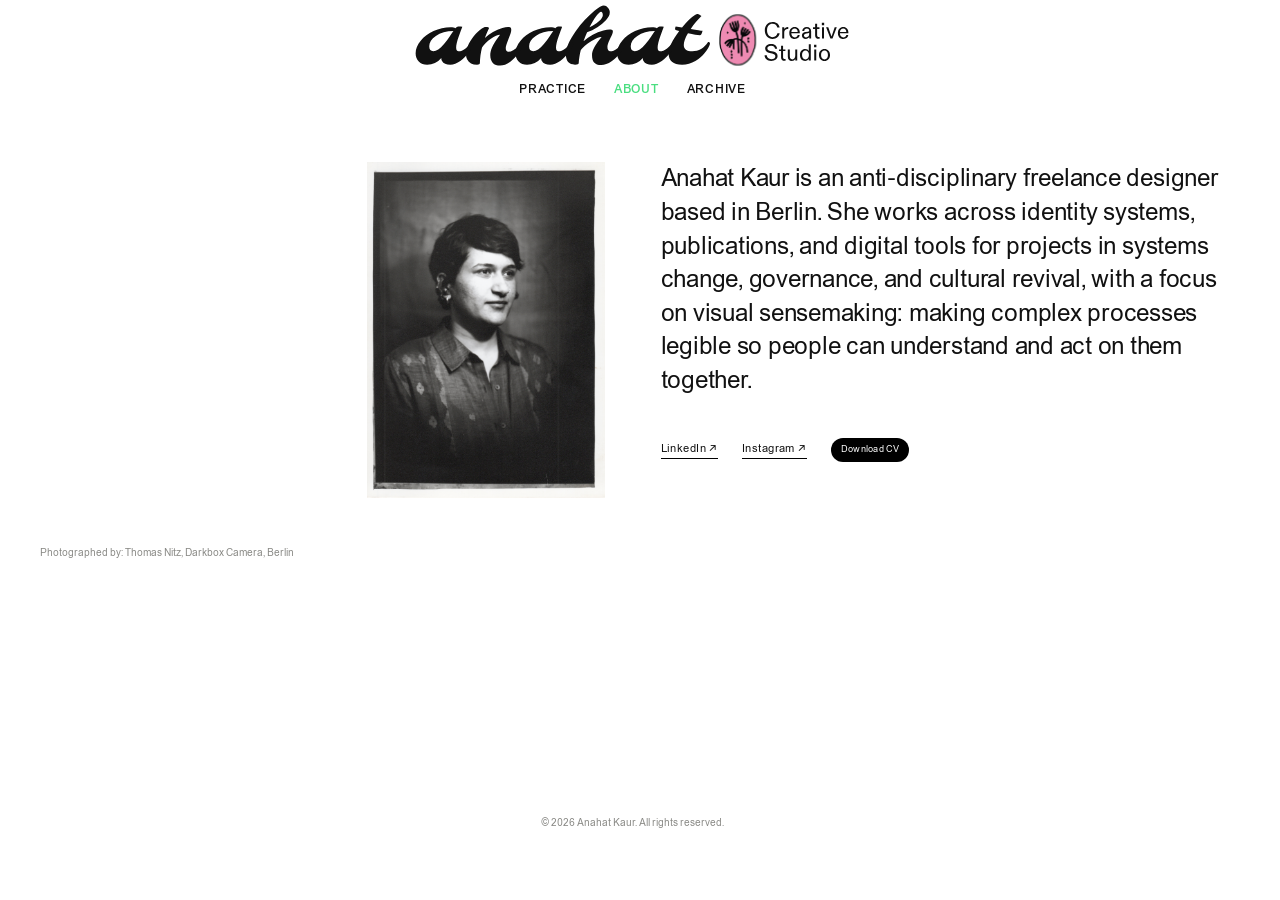
==== about.html @ 285eae3d "About page: align photo bottom with text, caption below the row Co-Authored-By: Claude Sonnet 5 <nor" ====
<!DOCTYPE html>
<html lang="en">
<head>
<meta charset="UTF-8">
<meta name="viewport" content="width=device-width, initial-scale=1">
<title>Anahat Kaur — About</title>
<link rel="stylesheet" href="style.css">
</head>
<body>

<header id="site-header">
  <a href="index.html"><svg class="logo-mark" width="3039" height="432" viewBox="0 0 3039 432" fill="none" xmlns="http://www.w3.org/2000/svg" xmlns:xlink="http://www.w3.org/1999/xlink" role="img" aria-label="Anahat Studio">
<g clip-path="url(#clip0_498_1873)">
<path d="M2849.1 394.417C2826.67 394.417 2810.86 377.798 2810.86 352.952C2810.86 328.751 2826.67 311.648 2849.1 311.648C2871.36 311.648 2887.34 328.751 2887.34 352.952C2887.34 377.798 2871.36 394.417 2849.1 394.417ZM2825.22 352.952C2825.22 371.183 2834.25 383.607 2849.1 383.607C2863.94 383.607 2872.98 371.183 2872.98 352.952C2872.98 334.72 2863.62 322.62 2849.1 322.62C2834.58 322.62 2825.22 334.72 2825.22 352.952Z" fill="currentColor"/>
<path d="M2778.05 391.996V314.23H2791.92V391.996H2778.05ZM2776.76 299.548V282.93H2792.89V299.548H2776.76Z" fill="currentColor"/>
<path d="M2714.96 394.417C2694.63 394.417 2679.14 379.573 2679.14 353.113C2679.14 329.557 2693.18 311.649 2715.28 311.649C2728.19 311.649 2736.74 318.748 2740.29 324.717V318.425V279.058H2754.16V391.997H2740.29V387.479V381.187C2736.09 388.447 2726.57 394.417 2714.96 394.417ZM2693.5 353.113C2693.5 371.345 2703.18 383.607 2717.38 383.607C2731.25 383.607 2741.26 371.668 2741.26 352.952C2741.26 334.398 2731.41 322.62 2717.38 322.62C2703.34 322.62 2693.5 334.882 2693.5 353.113Z" fill="currentColor"/>
<path d="M2623.17 394.416C2604.94 394.416 2595.1 383.445 2595.1 363.761V314.229H2608.97V360.857C2608.97 375.701 2613.97 383.606 2626.72 383.606C2639.47 383.606 2646.57 373.926 2646.57 357.146V314.229H2660.28V391.996H2646.73V387.317V381.186C2643.02 389.576 2633.5 394.416 2623.17 394.416Z" fill="currentColor"/>
<path d="M2570.4 393.287C2558.78 393.287 2548.3 387.64 2548.3 370.376V325.685H2533.78V314.229H2548.3V288.576H2562.17V314.229H2578.31V325.685H2562.17V368.924C2562.17 377.959 2566.69 380.863 2573.63 380.863C2575.56 380.863 2577.18 380.702 2579.44 380.379V392.319C2576.53 392.964 2573.63 393.287 2570.4 393.287Z" fill="currentColor"/>
<path d="M2479.93 394.416C2452.51 394.416 2434.6 379.573 2434.27 355.694H2449.28C2450.25 371.99 2462.19 382.154 2480.09 382.154C2498.65 382.154 2508.81 373.926 2508.81 361.664C2508.81 350.854 2499.78 346.014 2486.39 342.948L2469.61 339.076C2452.34 335.043 2438.15 325.201 2438.15 307.937C2438.15 289.706 2455.57 276.476 2479.45 276.476C2503.81 276.476 2520.11 289.706 2521.4 310.68H2506.39C2505.42 297.289 2494.94 288.899 2479.13 288.899C2464.44 288.899 2453.63 296.321 2453.63 306.646C2453.63 316.327 2460.09 322.135 2473.32 325.201L2493.32 329.718C2511.23 333.913 2524.3 343.594 2524.3 360.696C2524.3 379.25 2507.68 394.416 2479.93 394.416Z" fill="currentColor"/>
<path d="M2979.55 241.941C2956.31 241.941 2941.79 227.259 2941.79 200.315C2941.79 176.436 2957.44 159.173 2978.74 159.173C3001.97 159.173 3014.72 175.468 3014.72 200.476V203.219H2955.67C2955.99 220.967 2966.32 231.131 2979.71 231.131C2989.23 231.131 2998.26 227.42 3000.2 215.481H3013.91C3012.3 229.195 3001.65 241.941 2979.55 241.941ZM2956.15 193.377H2999.88C2999.88 179.502 2992.29 170.144 2978.74 170.144C2965.67 170.144 2957.12 180.309 2956.15 193.377Z" fill="currentColor"/>
<path d="M2889.92 239.52L2860.07 161.754H2875.23L2895.08 218.062C2896.21 221.289 2896.85 223.548 2897.66 225.645C2898.47 223.548 2899.11 221.289 2900.24 218.062L2919.6 161.754H2934.12L2904.6 239.52H2889.92Z" fill="currentColor"/>
<path d="M2831.93 239.521V161.754H2845.81V239.521H2831.93ZM2830.64 147.072V130.454H2846.78V147.072H2830.64Z" fill="currentColor"/>
<path d="M2806.27 240.811C2794.65 240.811 2784.16 235.164 2784.16 217.901V173.209H2769.64V161.754H2784.16V136.101H2798.04V161.754H2814.17V173.209H2798.04V216.449C2798.04 225.484 2802.56 228.388 2809.49 228.388C2811.43 228.388 2813.04 228.227 2815.3 227.904V239.843C2812.4 240.488 2809.49 240.811 2806.27 240.811Z" fill="currentColor"/>
<path d="M2719.48 241.941C2704.64 241.941 2692.7 232.906 2692.7 218.224C2692.7 203.219 2704.64 196.12 2718.51 194.023L2735.13 191.441C2741.1 190.473 2743.04 188.376 2743.04 183.697C2743.04 175.146 2736.42 170.144 2727.39 170.144C2715.45 170.144 2709.32 176.436 2708.99 186.117H2695.12C2695.6 171.919 2706.74 159.173 2726.26 159.173C2745.62 159.173 2756.59 170.628 2756.59 188.537V239.521H2743.36V235.649V229.034C2739.49 237.101 2731.1 241.941 2719.48 241.941ZM2707.06 218.224C2707.06 226.291 2713.51 231.131 2721.42 231.131C2733.84 231.131 2743.04 222.741 2743.04 210.157V198.701C2742.07 200.154 2739.17 201.283 2734.49 202.09L2723.19 204.187C2714 205.962 2707.06 209.995 2707.06 218.224Z" fill="currentColor"/>
<path d="M2643.16 241.941C2619.92 241.941 2605.4 227.259 2605.4 200.315C2605.4 176.436 2621.05 159.173 2642.35 159.173C2665.58 159.173 2678.33 175.468 2678.33 200.476V203.219H2619.28C2619.6 220.967 2629.93 231.131 2643.32 231.131C2652.84 231.131 2661.87 227.42 2663.81 215.481H2677.52C2675.91 229.195 2665.26 241.941 2643.16 241.941ZM2619.76 193.377H2663.49C2663.49 179.502 2655.9 170.144 2642.35 170.144C2629.28 170.144 2620.73 180.309 2619.76 193.377Z" fill="currentColor"/>
<path d="M2556.36 239.521V161.754H2570.23V165.142V174.662C2574.11 165.788 2582.66 159.173 2594.6 159.173C2595.57 159.173 2596.86 159.173 2598.15 159.334V173.048C2597.02 172.887 2595.73 172.726 2593.79 172.726C2578.79 172.726 2570.23 181.115 2570.23 198.379V239.521H2556.36Z" fill="currentColor"/>
<path d="M2489.77 241.941C2457.51 241.941 2435.72 219.353 2435.72 182.406C2435.72 147.233 2458.96 124 2490.1 124C2517.36 124 2536.08 140.941 2538.18 163.045H2522.04C2519.14 146.426 2507.84 136.423 2489.45 136.423C2466.54 136.423 2451.21 153.848 2451.21 182.406C2451.21 210.963 2467.02 229.517 2489.45 229.517C2508.01 229.517 2519.94 219.03 2523.01 203.057H2538.34C2535.27 227.097 2516.56 241.941 2489.77 241.941Z" fill="currentColor"/>
<path d="M2368.12 248.487C2368.12 240.598 2368.57 232.847 2367.83 225.246C2366.79 214.553 2365.87 204.16 2363.49 194.192C2360.96 183.637 2356.9 173.532 2353.02 164.015C2348.38 152.608 2342 142.027 2335.67 132.473C2331.1 125.573 2326.95 118.373 2321.63 112.613C2313.67 103.998 2304.93 96.7482 2295.58 91.0884C2280.88 82.198 2264.67 78.0908 2247.64 78.0908C2240.17 78.0908 2232.85 79.0425 2225.75 80.8581C2216.15 83.3124 2206.96 87.3569 2198.29 92.7788C2191.82 96.8359 2185.65 101.657 2179.84 107.166C2174.04 112.676 2169.41 118.874 2164.38 125.673C2159.14 132.748 2153.53 140.487 2149.26 148.789C2145.15 156.765 2140.7 165.267 2137.62 174.195C2133.91 184.939 2131.8 196.296 2129.76 208.154C2127.52 221.089 2127.17 234.6 2127.17 248.499C2127.17 260.67 2126.44 272.541 2128.16 283.998C2130.18 297.346 2134.13 310.119 2138.22 322.114C2142.95 335.964 2148.14 348.773 2155.24 360.231C2162.23 371.538 2171.1 381.543 2179.97 389.945C2189.64 399.098 2200.29 405.509 2211.66 410.468C2223.03 415.426 2235.12 418.92 2247.65 418.92C2259.05 418.92 2270.08 417.543 2280.54 413.41C2292.03 408.878 2303.65 401.202 2313.48 392.412C2323.64 383.346 2332.76 372.201 2340.57 359.429C2347 348.911 2350.88 337.266 2355.34 324.757C2360.01 311.659 2365.18 297.609 2367.32 282.859C2368.93 271.765 2368.13 260.282 2368.13 248.524L2368.12 248.487Z" id="logo-accent" fill="#EE8AB2"/>
<rect x="2118.67" y="72" width="258" height="354" fill="url(#pattern1_498_1873)"/>
<path d="M1863.12 420.277C1800.81 420.277 1769.66 393.812 1769.66 340.883C1769.66 303.969 1794.17 252.797 1843.2 187.367C1838.31 185.805 1833.82 184.438 1829.72 183.266C1825.62 182.094 1822.3 181.117 1819.76 180.336C1817.22 179.359 1815.66 177.895 1815.07 175.941C1814.48 173.988 1814.29 171.742 1814.48 169.203C1815.27 163.344 1816.63 158.656 1818.59 155.141L1862.82 162.465C1897.39 120.473 1927.18 91.6641 1952.18 76.0391C1959.8 71.3516 1965.17 69.0078 1968.29 69.0078C1971.42 69.0078 1974.15 69.4961 1976.5 70.4727C1979.04 71.2539 1981.57 72.3281 1984.11 73.6953C1989.58 76.625 1993.88 80.043 1997 83.9492C1970.64 109.73 1945.93 139.32 1922.88 172.719C1967.61 180.531 1994.95 184.73 2004.91 185.316C1999.64 206.215 1993.59 216.664 1986.75 216.664C1969.95 216.664 1942.32 212.074 1903.84 202.895C1884.5 235.121 1874.84 261.879 1874.84 283.168C1874.84 312.465 1894.56 327.113 1934.02 327.113C1978.16 327.113 2014.48 305.727 2043 262.953C2051.79 262.367 2056.18 265.98 2056.18 273.793C2056.18 280.629 2052.08 290.883 2043.88 304.555C2035.68 318.031 2027.47 329.75 2019.27 339.711C2011.07 349.672 2001.59 359.535 1990.85 369.301C1980.11 378.871 1968.2 387.465 1955.11 395.082C1926.59 411.879 1895.93 420.277 1863.12 420.277Z" fill="currentColor"/>
<path d="M1591.24 373.109C1564.48 404.359 1531.87 419.984 1493.39 419.984C1468.98 419.984 1449.45 412.66 1434.8 398.012C1420.34 383.559 1413.12 364.516 1413.12 340.883C1413.12 311 1424.84 281.996 1448.27 253.871C1470.93 226.527 1500.62 204.262 1537.34 187.074C1575.42 169.301 1614.78 160.414 1655.4 160.414C1670.83 160.414 1681.87 162.855 1688.51 167.738C1693.78 161.488 1698.47 157.875 1702.57 156.898C1706.87 155.727 1710.19 155.141 1712.53 155.141C1719.95 155.141 1727.86 156.215 1736.26 158.363C1735.48 160.902 1733.82 165.297 1731.28 171.547C1728.74 177.602 1725.91 184.828 1722.79 193.227C1719.66 201.625 1716.34 210.805 1712.82 220.766C1700.13 256.312 1693.78 282.973 1693.78 300.746C1693.78 318.324 1699.35 327.113 1710.48 327.113C1724.93 327.113 1741.05 320.57 1758.82 307.484C1774.64 295.57 1788.51 280.727 1800.42 262.953C1809.21 262.367 1813.61 265.98 1813.61 273.793C1813.61 280.434 1809.5 290.59 1801.3 304.262C1793.29 317.934 1785.48 329.75 1777.86 339.711C1770.25 349.672 1761.75 359.438 1752.38 369.008C1743 378.578 1733.04 387.172 1722.49 394.789C1698.86 411.586 1675.81 419.984 1653.35 419.984C1624.84 419.984 1605.7 411.391 1595.93 394.203C1592.8 388.93 1591.24 384.34 1591.24 380.434C1591.24 376.332 1591.24 373.891 1591.24 373.109ZM1507.45 293.129C1507.45 315.785 1516.93 327.113 1535.87 327.113C1556.77 327.113 1581.38 310.219 1609.7 276.43C1624.74 258.461 1637.82 241.273 1648.96 224.867C1660.29 208.461 1668.88 195.961 1674.74 187.367C1625.91 187.758 1585.38 198.891 1553.16 220.766C1522.69 241.469 1507.45 265.59 1507.45 293.129Z" fill="currentColor"/>
<path d="M1121.91 419.984C1079.33 419.984 1058.04 395.668 1058.04 347.035C1058.04 305.824 1080.79 253.09 1126.3 188.832C1166.34 132.387 1209.7 85.1211 1256.38 47.0352C1285.87 23.0117 1307.65 11 1321.71 11C1332.06 11 1341.24 15.7852 1349.25 25.3555C1358.04 35.5117 1362.43 45.9609 1362.43 56.7031C1362.43 67.25 1360.09 76.8203 1355.4 85.4141C1350.91 93.8125 1344.76 102.309 1336.95 110.902C1329.33 119.496 1320.25 127.992 1309.7 136.391C1299.35 144.789 1288.31 152.699 1276.59 160.121C1252.38 175.746 1228.64 187.465 1205.4 195.277C1197 213.832 1188.7 234.438 1180.5 257.094C1219.95 221.547 1265.95 196.742 1318.49 182.68C1335.29 178.188 1349.45 175.941 1360.97 175.941C1372.49 175.941 1379.43 177.992 1381.77 182.094C1384.11 186 1384.5 191.273 1382.94 197.914C1381.57 204.555 1378.84 212.074 1374.74 220.473C1370.64 228.871 1366.44 237.562 1362.14 246.547C1351.4 269.789 1346.03 286.391 1346.03 296.352C1346.03 316.859 1352.57 327.113 1365.66 327.113C1380.11 327.113 1396.22 320.57 1414 307.484C1429.82 295.57 1443.68 280.727 1455.6 262.953C1464.39 262.367 1468.78 265.98 1468.78 273.793C1468.78 280.043 1464.68 290.199 1456.48 304.262C1448.47 318.129 1440.56 330.141 1432.75 340.297C1424.93 350.453 1416.14 360.512 1406.38 370.473C1396.61 380.238 1386.16 388.93 1375.03 396.547C1350.03 413.93 1326.01 422.621 1302.96 422.621C1279.91 422.621 1263.51 416.762 1253.74 405.043C1244.17 393.129 1239.39 376.137 1239.39 354.066C1239.39 325.746 1256.48 290.297 1290.66 247.719C1301.2 234.633 1305.79 228.09 1304.43 228.09C1288.8 228.09 1265.07 237.855 1233.23 257.387C1199.45 278.09 1175.62 298.402 1161.75 318.324C1153.74 349.77 1148.96 379.75 1147.39 408.266C1147.39 416.078 1138.9 419.984 1121.91 419.984ZM1221.81 161.293C1247 149.77 1268.68 136 1286.85 119.984C1305.01 103.578 1314.09 89.418 1314.09 77.5039C1314.09 71.6445 1312.92 66.2734 1310.58 61.3906C1308.43 56.3125 1305.5 53.7734 1301.79 53.7734C1298.27 53.7734 1293.68 56.4102 1288.02 61.6836C1282.36 66.957 1276.01 74.2812 1268.98 83.6562C1254.13 103.188 1238.41 129.066 1221.81 161.293Z" fill="currentColor"/>
<path d="M887.531 373.109C860.773 404.359 828.156 419.984 789.68 419.984C765.266 419.984 745.734 412.66 731.086 398.012C716.633 383.559 709.406 364.516 709.406 340.883C709.406 311 721.125 281.996 744.562 253.871C767.219 226.527 796.906 204.262 833.625 187.074C871.711 169.301 911.066 160.414 951.691 160.414C967.121 160.414 978.156 162.855 984.797 167.738C990.07 161.488 994.758 157.875 998.859 156.898C1003.16 155.727 1006.48 155.141 1008.82 155.141C1016.24 155.141 1024.15 156.215 1032.55 158.363C1031.77 160.902 1030.11 165.297 1027.57 171.547C1025.03 177.602 1022.2 184.828 1019.07 193.227C1015.95 201.625 1012.63 210.805 1009.11 220.766C996.418 256.312 990.07 282.973 990.07 300.746C990.07 318.324 995.637 327.113 1006.77 327.113C1021.22 327.113 1037.34 320.57 1055.11 307.484C1070.93 295.57 1084.8 280.727 1096.71 262.953C1105.5 262.367 1109.89 265.98 1109.89 273.793C1109.89 280.434 1105.79 290.59 1097.59 304.262C1089.58 317.934 1081.77 329.75 1074.15 339.711C1066.54 349.672 1058.04 359.438 1048.66 369.008C1039.29 378.578 1029.33 387.172 1018.78 394.789C995.148 411.586 972.102 419.984 949.641 419.984C921.125 419.984 901.984 411.391 892.219 394.203C889.094 388.93 887.531 384.34 887.531 380.434C887.531 376.332 887.531 373.891 887.531 373.109ZM803.742 293.129C803.742 315.785 813.215 327.113 832.16 327.113C853.059 327.113 877.668 310.219 905.988 276.43C921.027 258.461 934.113 241.273 945.246 224.867C956.574 208.461 965.168 195.961 971.027 187.367C922.199 187.758 881.672 198.891 849.445 220.766C818.977 241.469 803.742 265.59 803.742 293.129Z" fill="currentColor"/>
<path d="M463.02 408.852C463.02 416.664 456.477 420.57 443.391 420.57C410.969 420.57 387.922 407.68 374.25 381.898C369.172 372.719 366.633 361.781 366.633 349.086C366.633 336.391 368.488 323.793 372.199 311.293C375.91 298.598 380.891 286.098 387.141 273.793C393.391 261.488 400.617 249.574 408.82 238.051C417.023 226.527 425.715 215.883 434.895 206.117C454.23 185.414 472.59 170.863 489.973 162.465C494.66 160.316 498.859 159.242 502.57 159.242C506.477 159.242 509.699 159.34 512.238 159.535C518.684 160.121 523.469 162.562 526.594 166.859C514.68 192.055 504.914 215.102 497.297 236C532.062 201.82 572.492 178.48 618.586 165.98C633.625 161.879 646.711 159.828 657.844 159.828C669.172 159.828 675.715 161.977 677.473 166.273C679.23 170.375 680.109 174.184 680.109 177.699C680.109 181.215 679.621 186 678.645 192.055C677.668 197.914 675.129 206.117 671.027 216.664C666.926 227.211 662.727 237.855 658.43 248.598C647.492 275.941 642.023 294.594 642.023 304.555C642.023 321.742 648.176 330.336 660.48 330.336C681.574 330.336 704.816 316.469 730.207 288.734C737.629 280.727 744.367 272.133 750.422 262.953C759.211 262.367 763.605 265.98 763.605 273.793C763.605 280.043 759.602 290.395 751.594 304.848C743.586 319.105 735.871 331.508 728.449 342.055C721.223 352.406 713.02 362.562 703.84 372.523C694.66 382.484 684.602 391.469 673.664 399.477C649.836 416.859 626.594 425.551 603.938 425.551C581.281 425.551 564.094 419.594 552.375 407.68C540.656 395.766 534.797 378.383 534.797 355.531C534.797 321.742 552.375 281.312 587.531 234.242C598.273 219.984 602.961 212.855 601.594 212.855C586.75 212.855 565.852 222.23 538.898 240.98C512.141 259.73 491.73 279.652 477.668 300.746C468.684 337.27 463.801 373.305 463.02 408.852Z" fill="currentColor"/>
<path d="M196.125 373.109C169.367 404.359 136.75 419.984 98.2734 419.984C73.8594 419.984 54.3281 412.66 39.6797 398.012C25.2266 383.559 18 364.516 18 340.883C18 311 29.7188 281.996 53.1562 253.871C75.8125 226.527 105.5 204.262 142.219 187.074C180.305 169.301 219.66 160.414 260.285 160.414C275.715 160.414 286.75 162.855 293.391 167.738C298.664 161.488 303.352 157.875 307.453 156.898C311.75 155.727 315.07 155.141 317.414 155.141C324.836 155.141 332.746 156.215 341.145 158.363C340.363 160.902 338.703 165.297 336.164 171.547C333.625 177.602 330.793 184.828 327.668 193.227C324.543 201.625 321.223 210.805 317.707 220.766C305.012 256.312 298.664 282.973 298.664 300.746C298.664 318.324 304.23 327.113 315.363 327.113C329.816 327.113 345.93 320.57 363.703 307.484C379.523 295.57 393.391 280.727 405.305 262.953C414.094 262.367 418.488 265.98 418.488 273.793C418.488 280.434 414.387 290.59 406.184 304.262C398.176 317.934 390.363 329.75 382.746 339.711C375.129 349.672 366.633 359.438 357.258 369.008C347.883 378.578 337.922 387.172 327.375 394.789C303.742 411.586 280.695 419.984 258.234 419.984C229.719 419.984 210.578 411.391 200.812 394.203C197.688 388.93 196.125 384.34 196.125 380.434C196.125 376.332 196.125 373.891 196.125 373.109ZM112.336 293.129C112.336 315.785 121.809 327.113 140.754 327.113C161.652 327.113 186.262 310.219 214.582 276.43C229.621 258.461 242.707 241.273 253.84 224.867C265.168 208.461 273.762 195.961 279.621 187.367C230.793 187.758 190.266 198.891 158.039 220.766C127.57 241.469 112.336 265.59 112.336 293.129Z" fill="currentColor"/>
</g>
<defs>
<pattern id="pattern1_498_1873" patternContentUnits="objectBoundingBox" width="1" height="1">
<use xlink:href="#image1_498_1873" transform="matrix(0.00094518 0 0 0.00068886 0 -0.000801)"/>
</pattern>
<clipPath id="clip0_498_1873">
<rect width="3039" height="432" fill="white"/>
</clipPath>
<image id="image1_498_1873" width="1058" height="1454" preserveAspectRatio="none" xlink:href="[data-uri]"/>
</defs>
</svg>
</a>
  <nav class="site-nav">
    <a href="practice.html">Practice</a>
    <a href="about.html" class="is-current">About</a>
    <a href="archive.html">Archive</a>
  </nav>
</header>

<main id="about-page">
  <div class="about-columns">
    <div class="about-photo-wrap">
      <img class="about-photo about-photo--base" src="images/selfportrait.jpeg" alt="Self-portrait of Anahat Kaur">
      <img class="about-photo about-photo--hover" src="images/about.png" alt="Anahat Kaur">
    </div>
    <div class="about-text">
      <p class="about-intro">Anahat Kaur is an anti-disciplinary freelance designer based in Berlin. She works across identity systems, publications, and digital tools for projects in systems change, governance, and cultural revival, with a focus on visual sensemaking: making complex processes legible so people can understand and act on them together.</p>
      <div class="about-links">
        <a href="https://www.linkedin.com/in/anahatkaur/" target="_blank" rel="noopener" class="about-link">LinkedIn ↗</a>
        <a href="https://www.instagram.com/4nahat/" target="_blank" rel="noopener" class="about-link">Instagram ↗</a>
        <a href="images/Anahat_Kaur_CV.pdf" download class="about-cv-btn">Download CV</a>
      </div>
      <div class="about-body" id="about-body"></div>
    </div>
  </div>
  <p class="about-photo-credit">Photographed by: Thomas Nitz, Darkbox Camera, Berlin</p>
</main>

<footer id="site-footer">
  <span>© 2026 Anahat Kaur. All rights reserved.</span>
</footer>

<script src="cursor.js"></script>
<script src="header-scroll.js"></script>
<script src="data.js"></script>
<script src="about.js"></script>
</body>
</html>
---- style.css ----
* { box-sizing: border-box; margin: 0; padding: 0; }

@font-face {
  font-family: 'ABC Areal';
  src: url('fonts/ABCAreal-Regular.ttf') format('truetype');
  font-weight: 400; font-style: normal; font-display: swap;
}
@font-face {
  font-family: 'ABC Areal';
  src: url('fonts/ABCAreal-RegularItalic.ttf') format('truetype');
  font-weight: 400; font-style: italic; font-display: swap;
}
@font-face {
  font-family: 'ABC Areal';
  src: url('fonts/ABCAreal-Medium.ttf') format('truetype');
  font-weight: 500; font-style: normal; font-display: swap;
}
@font-face {
  font-family: 'ABC Areal';
  src: url('fonts/ABCAreal-MediumItalic.ttf') format('truetype');
  font-weight: 500; font-style: italic; font-display: swap;
}
@font-face {
  font-family: 'ABC Areal';
  src: url('fonts/ABCAreal-Bold.ttf') format('truetype');
  font-weight: 700; font-style: normal; font-display: swap;
}
@font-face {
  font-family: 'ABC Areal';
  src: url('fonts/ABCAreal-BoldItalic.ttf') format('truetype');
  font-weight: 700; font-style: italic; font-display: swap;
}

:root {
  --bg: #ffffff;
  --ink: #111;
  --muted: #8a8a86;
  --line: #000000;
  --accent-panel: #0d0d0d;
}

/* Per-page theme: homepage dark green/electric green, work page dark purple/bright purple. */
html.theme-purple { --bg: #241132; --ink: #C77DFF; }
html.theme-green { --bg: #0D2818; --ink: #4ADE80; }
html.theme-dark { --bg: #06140C; --ink: #ffffff; --line: #4d4d4d; }

html, body { background: var(--bg); color: var(--ink); }
html { scroll-behavior: smooth; scrollbar-gutter: stable; }
body {
  font-family: 'ABC Areal', 'Helvetica Neue', Helvetica, Arial, -apple-system, BlinkMacSystemFont, 'Segoe UI', sans-serif;
  font-size: 15px;
  line-height: 1.5;
  -webkit-font-smoothing: antialiased;
}
/* Homepage (the only page with #hero): fit header + hero + footer into
   exactly one viewport, no scroll. */
body:has(#hero) {
  height: 100vh;
  overflow: hidden;
  display: flex;
  flex-direction: column;
}
body:has(#hero) #site-footer { padding-bottom: 2px; }
/* Every other page (Practice/About/Archive): pin the footer to the
   bottom of the viewport when content is shorter than the screen,
   rather than leaving it floating right under the content. Falls back
   to normal flow (footer right after content) once content is taller
   than the viewport and the page actually scrolls. */
body:not(:has(#hero)) {
  min-height: 100vh;
  display: flex;
  flex-direction: column;
}
body:not(:has(#hero)) #site-footer { margin-top: auto; }

a { color: inherit; text-decoration: none; }

/* ── HEADER ── */
#site-header {
  display: flex; flex-direction: column; align-items: center;
  gap: 14px;
  padding: 4px 40px 24px;
  position: sticky; top: 0; z-index: 50;
}
.logo-mark { display: block; height: 62.4px; width: auto; color: var(--ink); }
.site-nav { display: flex; gap: 28px; }
.site-nav a {
  font-size: 12px; font-weight: 500; letter-spacing: 0.06em; text-transform: uppercase;
  color: var(--ink); text-decoration: none;
  transition: color 0.15s ease;
}
/* The homepage logo's green (html.theme-green's --ink, #4ADE80) — used as
   a fixed reference color here since these nav pages don't carry that
   theme class themselves. Same select-state color whether it's a hover
   preview or the current page's persistent indicator. */
.site-nav a:hover,
.site-nav a.is-current { color: #4ADE80; }

/* ── HERO ── */
#hero {
  display: flex; align-items: center; justify-content: center;
  flex: 1;
  min-height: 0;
  padding: 10px 40px;
  overflow: hidden;
}
/* iOS gates DeviceOrientationEvent behind a user gesture — this prompt
   (injected by lily-pool.js, only when that permission step is actually
   needed) asks for it so tilt-to-open/close can work on mobile. */
.tilt-permission-prompt {
  position: fixed;
  left: 50%; bottom: 24px;
  transform: translateX(-50%);
  z-index: 60;
  font-family: inherit;
  font-size: 12px; font-weight: 600; letter-spacing: 0.03em; text-transform: uppercase;
  padding: 10px 18px; border-radius: 999px; border: 1.5px solid var(--ink);
  background: var(--bg); color: var(--ink);
  cursor: pointer;
}
#hero svg#scene {
  display: block;
  /* width/height are set in px by lily-pool.js (sizeScene), computed to
     exactly contain-fit #hero — CSS max-width/max-height on a raw inline
     <svg> proved unreliable for this across browsers. */
}
/* #scene-mobile's display is controlled entirely by .lily-mobile-only
   below — it must NOT also get a display rule from an #id selector here,
   since (#hero + #id) beats a single class on specificity and would
   silently override .lily-mobile-only's display:none on every viewport,
   leaving it always visible as a phantom flex sibling that pushes #scene
   off-center. (This is exactly the bug that caused it.) */
/* Below the breakpoint, the dedicated vertical 6-lily artwork replaces
   the desktop scene entirely, rather than the old approach of cropping
   the desktop scene's viewBox tighter to fake a bigger mobile view. */
.lily-mobile-only { display: none; }
@media (max-width: 860px) {
  #hero svg#scene { display: none; }
  .lily-mobile-only { display: block; }
  /* Push the scene toward the bottom of #hero instead of dead-center —
     opens up breathing room between the logo/header and the lilies. */
  #hero { align-items: flex-end; }
}
/* Wheel decoder (dormant — kept for reuse elsewhere): circular disc window
   with the project thumbnail, its name arced around the top like the toy's
   printed ring, and a small center badge for its theme/medium keywords.
   Prev/next "turn" through the projects. */
.project-wheel {
  position: relative;
  width: 420px; height: 420px;
}
.wheel-disc-content {
  position: absolute; inset: 0;
  z-index: 1;
  transition: transform 0.3s ease;
}
.wheel-thumb {
  position: absolute;
  left: 10.948%; top: 41.309%;
  width: 21.897%; height: 17.381%;
  object-fit: cover; display: block;
}
.wheel-name {
  position: absolute;
  left: 55.192%; top: 46.388%;
  width: 30.474%; height: 7.223%;
  display: flex; align-items: center; justify-content: center;
  overflow: hidden;
  font-size: 12px; font-weight: 700; letter-spacing: 0.02em;
  text-align: center; text-transform: uppercase; color: var(--ink);
}
.wheel-frame {
  position: absolute; inset: 0;
  width: 100%; height: 100%;
  z-index: 2;
  pointer-events: none;
}
.wheel-year,
.wheel-keywords {
  position: absolute; left: 50%; transform: translateX(-50%);
  z-index: 3;
  width: 30%;
  text-align: center; font-size: 11px; font-weight: 600;
  text-transform: uppercase; letter-spacing: 0.03em; color: #E7E697;
  pointer-events: none;
}
.wheel-year { top: calc(41.309% - 22px); }
.wheel-keywords { top: 58.99%; line-height: 1.4; }
.wheel-btn {
  position: absolute; top: 50%; transform: translateY(-50%);
  width: 48px; height: 48px; border-radius: 50%;
  border: 2px solid var(--ink); background: var(--bg); color: var(--ink);
  font-size: 22px; cursor: pointer;
  display: flex; align-items: center; justify-content: center;
  transition: background 0.15s, color 0.15s;
  z-index: 4;
}
.wheel-btn:hover { background: var(--ink); color: var(--bg); }
.wheel-btn--prev { left: -12px; }
.wheel-btn--next { right: -12px; }

.lily-tag-tooltip {
  position: fixed; top: 0; left: 0; pointer-events: none;
  background: #fff; color: #000; font-size: 7pt; line-height: 1;
  padding: 5px 10px; border-radius: 999px; white-space: nowrap;
  box-shadow: 0 2px 8px rgba(0,0,0,0.12);
  opacity: 0; transform: translateY(4px);
  transition: opacity 0.15s ease, transform 0.15s ease;
  z-index: 60;
}
.lily-tag-tooltip.on { opacity: 1; transform: translateY(0); }

/* ── LEDGER (WORK) ── */
#work { padding: 0 40px 120px; width: 100%; scroll-margin-top: 90px; }

.filter-bar {
  position: fixed; left: 0; right: 0; bottom: 0; z-index: 55;
  display: flex; flex-direction: column; align-items: center; gap: 8px;
  padding: 14px 20px;
  pointer-events: none;
}
.filter-row { display: flex; flex-wrap: wrap; justify-content: center; gap: 8px; }
.filter-bar * { pointer-events: auto; }
.filter-pill {
  font-family: inherit;
  font-size: 12px; font-weight: 600; letter-spacing: 0.03em; text-transform: uppercase;
  padding: 7px 14px; border-radius: 999px; border: 1.5px solid var(--ink);
  background: var(--bg); color: var(--ink);
  cursor: pointer; transition: background 0.15s;
}
.filter-pill--square,
.filter-pill--all { border-radius: 0; }

/* Themes (round) = yellow, Mediums (square) = green, All = pink — same fill for hover-preview and active */
.filter-pill:hover,
.filter-pill.active { background: #EEDD8A; }
.filter-pill--square:hover,
.filter-pill--square.active { background: #8AEE9E; }
.filter-pill--all:hover,
.filter-pill--all.active { background: #EE8AB2; }

.ledger-empty { padding: 40px 20px; color: var(--muted); font-size: 14px; }

/* Big overlapping project cards: title huge on the left, meta small on the
   right. Each card slides slightly over the one before it (negative margin +
   rising z-index), so scrolling reads like flipping through a stack. */
#ledger { position: relative; border-bottom: 2px solid var(--ink); }

.project-card {
  position: relative;
  background: var(--bg);
  padding: 40px 24px 32px;
  border-top: 2px solid var(--ink);
  cursor: pointer;
  transition: background 0.25s, color 0.25s;
}
.project-card:not(:first-child) { margin-top: -32px; }
.card-thumb {
  width: 100%; max-height: 260px; object-fit: cover; display: block;
  margin-top: 20px;
}

.project-card:hover:not(.expanded) { background: var(--ink); color: #EEDD8A; }
.project-card.expanded { background: var(--accent-panel); color: #EEDD8A; padding-bottom: 48px; }

.card-main { display: flex; justify-content: space-between; align-items: flex-start; gap: 24px; flex-wrap: wrap; }
.card-title-wrap { display: flex; align-items: flex-start; gap: 16px; min-width: 0; }
.card-num {
  font-size: 14px; color: var(--muted); flex-shrink: 0;
  line-height: 1; padding-top: 4px; /* nudge to sit flush with the title's cap-height, not its baseline */
}
.project-card:hover .card-num,
.project-card.expanded .card-num { color: rgba(238,221,138,0.6); }
.card-title {
  font-size: clamp(36px, 6.5vw, 96px); font-weight: 400; line-height: 0.95;
  text-transform: uppercase; letter-spacing: -0.02em; margin: 0;
  overflow-wrap: break-word; max-width: 100%;
}
.card-favorite { font-size: 0.4em; vertical-align: top; display: none; } /* star hidden for now, favorite data/logic still intact */

.card-meta {
  display: flex; align-items: baseline; gap: 8px; flex-wrap: nowrap; white-space: nowrap;
  justify-content: flex-end; flex-shrink: 0;
  padding-top: 4px; line-height: 1;
  font-size: 14px; color: var(--muted);
}
.project-card:hover .card-meta,
.project-card.expanded .card-meta { color: rgba(238,221,138,0.75); }
.card-keywords { text-transform: uppercase; letter-spacing: 0.02em; }

.card-reveal {
  max-height: 0; opacity: 0; overflow: hidden; margin-top: 0;
  transition: max-height 0.4s ease, opacity 0.3s ease, margin-top 0.4s ease;
}
.project-card.expanded .card-reveal { max-height: 900px; opacity: 1; margin-top: 32px; }
.card-desc, .card-tools {
  font-size: 16px; font-weight: 400; line-height: 1.5; max-width: 620px;
  color: rgba(238,221,138,0.85); margin-bottom: 14px;
}
.card-links a {
  display: inline-block; margin-top: 4px; margin-right: 18px;
  font-size: 14px; font-weight: 600; letter-spacing: 0.04em;
  color: #EEDD8A; border-bottom: 1px solid rgba(238,221,138,0.4);
  padding-bottom: 2px; cursor: pointer;
}

/* ── Gallery (shared: project detail page) ── */
.gallery {
  position: relative; background: #000; border-radius: 4px; overflow: hidden;
  aspect-ratio: 4/3;
}
.gallery img {
  width: 100%; height: 100%; object-fit: cover;
  display: none;
}
.gallery img.on { display: block; }
.gallery-nav {
  position: absolute; bottom: 14px; left: 50%; transform: translateX(-50%);
  display: flex; gap: 6px;
}
.gallery-dot {
  width: 5px; height: 5px; border-radius: 50%; background: rgba(255,255,255,0.35);
  cursor: pointer; transition: background 0.15s, transform 0.15s;
}
.gallery-dot.on { background: #fff; transform: scale(1.4); }
.gallery-arrow {
  position: absolute; top: 50%; transform: translateY(-50%);
  width: 40px; height: 40px; border-radius: 50%;
  background: rgba(0,0,0,0.4); color: #fff;
  display: flex; align-items: center; justify-content: center;
  font-size: 18px; cursor: pointer; opacity: 0; transition: opacity 0.15s, background 0.15s;
}
.gallery:hover .gallery-arrow { opacity: 1; }
.gallery-arrow:hover { background: rgba(0,0,0,0.65); }
.gallery-arrow.prev { left: 14px; }
.gallery-arrow.next { right: 14px; }
.row-gallery-arrow.next { right: 10px; }

/* ── ARCHIVE / VIEW ALL — smaller plain toggle cards, same stack treatment ── */
.toggle-card .card-title { font-size: 24px; }
.toggle-card .card-meta { font-size: 13px; }
.toggle-chevron { font-size: 18px; }
.ledger-archive,
.ledger-hidden {
  max-height: 0; overflow: hidden;
  transition: max-height 0.5s cubic-bezier(0.65,0,0.35,1);
}
.ledger-archive.open,
.ledger-hidden.open { max-height: 20000px; }

/* ── PROJECT DETAIL PAGE ── */
#project-detail { max-width: 900px; margin: 0 auto; padding: 20px 40px 100px; }
.back-link {
  display: inline-block; font-size: 13px; color: var(--muted);
  margin-bottom: 40px; transition: color 0.15s;
}
.back-link:hover { color: var(--ink); }
.project-detail-head { margin-bottom: 32px; }
.project-detail-head h1 { font-size: 40px; font-weight: 700; letter-spacing: -0.01em; margin-bottom: 12px; }
.project-detail-meta { display: flex; gap: 16px; font-size: 16px; color: var(--muted); }
.project-detail-gallery { aspect-ratio: 3/2; margin-bottom: 40px; }
.project-detail-text p {
  font-size: 16px; line-height: 1.75; margin-bottom: 20px; max-width: 700px;
}
.project-detail-text .section-heading {
  font-size: 13px; font-weight: 600; letter-spacing: 0.08em; text-transform: uppercase;
  color: var(--muted); margin: 44px 0 16px;
}
.project-detail-text .section-heading:first-child { margin-top: 0; }
.project-detail-text .section-image {
  display: block; width: 100%; max-width: 700px; margin: 24px 0; border-radius: 4px;
}
.project-detail-text .credits-block {
  font-size: 14px; line-height: 1.8; max-width: 700px; color: var(--muted);
}
.project-detail-text .credits-block p { font-size: 14px; margin-bottom: 10px; }
.project-detail-text .row-visit {
  display: inline-block; margin-top: 6px;
  font-size: 13px; font-weight: 600; letter-spacing: 0.04em;
  color: var(--ink); border-bottom: 1px solid var(--line); padding-bottom: 2px;
}
.not-found { padding: 60px 0; font-size: 16px; }
.not-found a { text-decoration: underline; }

/* ── ABOUT PAGE ── */
.section-label {
  font-size: 12px; font-weight: 600; letter-spacing: 0.1em; text-transform: uppercase;
  color: var(--muted); margin-bottom: 24px;
}
#about-page { padding: 40px 40px 100px; }
.about-columns {
  display: flex; gap: 56px; align-items: stretch; margin-bottom: 48px;
}
.about-photo-wrap {
  position: relative; flex: 1 1 50%; width: 50%;
  overflow: hidden;
}
.about-photo {
  display: block; position: absolute; inset: 0;
  width: 100%; height: 100%; margin: 0;
  object-fit: contain; object-position: right center;
}
.about-photo--hover { opacity: 0; transition: opacity 0.35s ease; }
.about-photo-wrap:hover .about-photo--hover { opacity: 1; }
.about-photo-credit {
  margin-top: 12px;
  font-size: 10px; line-height: 1.4; color: var(--muted);
}
.about-text { flex: 1 1 50%; min-width: 0; }
.about-intro {
  font-weight: 400;
  font-size: clamp(18px, 2vw, 24px);
  line-height: 1.4; letter-spacing: -0.01em;
  margin-bottom: 40px; max-width: 680px;
}
.about-body p { font-size: 16px; line-height: 1.75; margin-bottom: 20px; max-width: 680px; }
.about-links {
  display: flex; flex-wrap: wrap; align-items: center; gap: 24px;
  margin: 12px 0 36px;
}
.about-link {
  font-size: 11px; font-weight: 400; letter-spacing: 0.04em;
  color: var(--ink); border-bottom: 1px solid var(--line);
  padding-bottom: 2px;
}
/* Same solid-pill treatment as .lily-tag-tooltip/.practice-tag, inverted
   (black fill/white text) since this page's background is white — a white
   pill would disappear here the way it doesn't on their dark backgrounds. */
.about-cv-btn {
  font-size: 7pt; font-weight: 400; letter-spacing: 0.03em;
  padding: 5px 10px; border-radius: 999px;
  color: #fff; background: #000;
  transition: background 0.15s, color 0.15s;
}
.about-cv-btn:hover { background: #fff; color: #000; box-shadow: inset 0 0 0 1.5px #000; }

/* ── PRACTICE ── */
/* Curated single/double-column grid — distinct from the ledger's overlapping
   card stack (see #ledger). Row grouping is hand-set in practice.js, not
   derived from PROJECTS order. */
#practice-page { padding: 60px 40px 120px; }
#practice-grid { max-width: 1100px; margin: 0 auto; display: flex; flex-direction: column; gap: 48px; }
.practice-row { display: grid; grid-template-columns: 1fr 1fr; gap: 32px; }
.practice-row--feature,
.practice-row--single { grid-template-columns: 1fr; }

.practice-card {
  display: block; text-decoration: none; color: var(--ink); cursor: pointer;
}
.practice-card-thumb {
  width: 100%; aspect-ratio: 4/3; object-fit: cover; border-radius: 4px;
  background: var(--line); margin-bottom: 16px; display: block;
  transition: box-shadow 0.2s ease;
}
.practice-card-thumb--empty {
  background: #000; color: #fff; font-size: 13px;
  display: flex; align-items: center; justify-content: center;
}
a.practice-card:hover .practice-card-thumb {
  box-shadow: 0 0 28px 6px rgba(74, 222, 128, 0.45);
}
.practice-row--feature .practice-card-thumb,
.practice-row--single .practice-card-thumb {
  aspect-ratio: 8/3;
}
.practice-card-title {
  font-size: 22px; font-weight: 400; letter-spacing: -0.01em; margin-bottom: 10px;
  display: flex; align-items: center; gap: 7px;
}
.practice-award-icon { flex-shrink: 0; }
.practice-card-tags { display: flex; flex-wrap: wrap; gap: 6px; }
.practice-tag {
  font-size: 7pt; font-weight: 400; letter-spacing: 0.03em;
  padding: 5px 10px; border-radius: 999px;
  background: #000; color: #fff;
}
.practice-card--placeholder {
  aspect-ratio: 4/3; display: flex; align-items: center; justify-content: center;
  border: 1px dashed var(--line); border-radius: 4px;
  color: var(--muted); font-size: 13px;
}

/* ── ARCHIVE ── */
/* Plain, uniform list of every project — no huge titles or overlapping
   cards. Practice will hold the curated, fully-designed pages over time;
   this is just the complete record in the meantime. */
#archive-page { padding: 40px 40px 100px; }
/* One line per project: title, tags, year — title keeps its natural
   width, tags take whatever's left and truncate rather than wrap, year
   stays fixed at the end. No wrapping to a second line. */
.archive-row {
  display: flex; flex-wrap: nowrap; align-items: baseline; gap: 16px;
  padding: 8px 0; border-top: 1px solid var(--line);
}
.archive-row:last-child { border-bottom: 1px solid var(--line); }
.archive-name { font-size: 16px; font-weight: 400; flex: 0 0 auto; white-space: nowrap; }
.archive-tags {
  font-size: 13px; color: var(--muted); flex: 1 1 auto;
  white-space: nowrap; overflow: hidden; text-overflow: ellipsis; min-width: 0;
}
.archive-year {
  font-size: 13px; color: var(--muted);
  flex: 0 0 auto;
}

/* ── FOOTER ── */
#site-footer {
  padding: 12px 40px 70px; text-align: center;
  font-size: 10px; color: var(--muted);
  background: transparent; border: none; box-shadow: none;
}

/* ── SPARKLE CURSOR TRAIL ── */
.cursor-trail-plus {
  position: fixed;
  pointer-events: none;
  z-index: 9999;
  width: 6px;
  height: 6px;
  background-color: transparent;
}
.cursor-trail-plus::before,
.cursor-trail-plus::after {
  content: '';
  position: absolute;
  background-color: var(--ink);
}
/* Vertical bar of the + */
.cursor-trail-plus::before {
  width: 1px;
  height: 6px;
  left: 2.5px;
  top: 0;
}
/* Horizontal bar of the + */
.cursor-trail-plus::after {
  width: 6px;
  height: 1px;
  top: 2.5px;
  left: 0;
}

/* ── RESPONSIVE ── */
@media (max-width: 860px) {
  .filter-bar { padding: 10px 0; gap: 6px; }
  .filter-row {
    width: 100%; align-self: stretch;
    flex-wrap: nowrap;
    justify-content: flex-start;
    overflow-x: auto;
    -webkit-overflow-scrolling: touch;
    scrollbar-width: none;
    padding: 0 16px;
    box-sizing: border-box;
    mask-image: linear-gradient(to right, transparent, #000 16px, #000 calc(100% - 16px), transparent);
    -webkit-mask-image: linear-gradient(to right, transparent, #000 16px, #000 calc(100% - 16px), transparent);
  }
  .filter-row::-webkit-scrollbar { display: none; }
  .filter-pill { flex: 0 0 auto; font-size: 11px; padding: 6px 12px; }
  #hero { padding: 10px 20px; }
  .project-wheel { width: 280px; height: 280px; }
  .wheel-name { font-size: 9px; }
  .wheel-year, .wheel-keywords { font-size: 9px; }
  .wheel-year { top: calc(41.309% - 16px); }
  .wheel-btn { width: 40px; height: 40px; font-size: 18px; }
  .wheel-btn--prev { left: -8px; }
  .wheel-btn--next { right: -8px; }
  #site-header { padding: 20px 20px 16px; }
  /* Fixed height:62.4px (from the desktop rule) renders the logo's wide
     3039:432 mark at ~439px, wider than the available content width on
     phones — it was cropping against the header's side padding. Fluid
     width instead, capped so it doesn't get oversized on the larger
     phones/small tablets at the top of this breakpoint. */
  .logo-mark { height: auto; width: min(260px, 68vw); }
  #work { padding: 0 16px 80px; }
  .project-card { padding: 28px 16px 24px; }
  .project-card:not(:first-child) { margin-top: -20px; }
  .card-main { flex-direction: column; gap: 12px; }
  .card-meta { justify-content: flex-start; text-align: left; padding-top: 0; max-width: 100%; }
  .card-title { font-size: clamp(28px, 11vw, 56px); }
  #about-page { padding: 24px 20px 80px; }
  .about-columns { flex-direction: column; gap: 24px; }
  .about-photo-wrap { width: 100%; height: 60vh; flex: none; }

  /* Archive: the single-line name/tags/year layout only works with room to
     truncate the tags — on narrow screens it either overflows or squeezes
     tags to nothing. Stack the name on its own line, dropping the tags
     entirely rather than let rows wrap to irregular heights; year still
     shows alongside the name. */
  #archive-page { padding: 24px 20px 80px; }
  .archive-row { flex-wrap: wrap; row-gap: 2px; }
  .archive-name { flex: 1 1 auto; white-space: normal; font-size: 15px; }
  .archive-tags { display: none; }
}
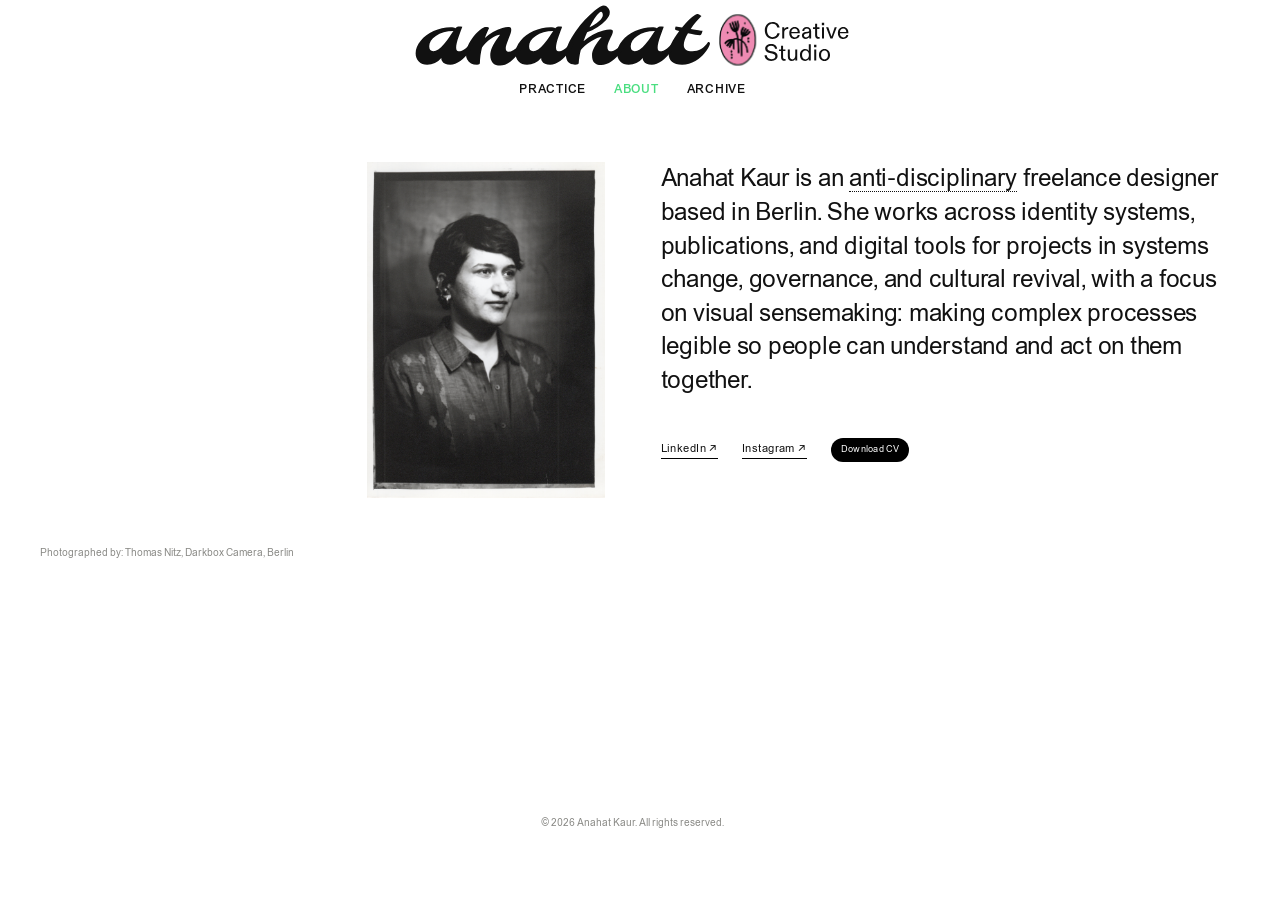
==== commit 2ff0e5ee: "About page: hover popup on "anti-disciplinary" with definition and source link Co-Authored-By: Claud" ====
--- a/about.html
+++ b/about.html
@@ -59,7 +59,7 @@
       <img class="about-photo about-photo--hover" src="images/about.png" alt="Anahat Kaur">
     </div>
     <div class="about-text">
-      <p class="about-intro">Anahat Kaur is an anti-disciplinary freelance designer based in Berlin. She works across identity systems, publications, and digital tools for projects in systems change, governance, and cultural revival, with a focus on visual sensemaking: making complex processes legible so people can understand and act on them together.</p>
+      <p class="about-intro">Anahat Kaur is an <span class="glossary-term" tabindex="0">anti-disciplinary<span class="glossary-popup">It basically boils down to radical collaboration, moving beyond the boundaries separating academic disciplines in order to collaborate across difference. <a href="https://www.sses.se/stories/the-antidisciplinary-revolution/" target="_blank" rel="noopener">Read more ↗</a></span></span> freelance designer based in Berlin. She works across identity systems, publications, and digital tools for projects in systems change, governance, and cultural revival, with a focus on visual sensemaking: making complex processes legible so people can understand and act on them together.</p>
       <div class="about-links">
         <a href="https://www.linkedin.com/in/anahatkaur/" target="_blank" rel="noopener" class="about-link">LinkedIn ↗</a>
         <a href="https://www.instagram.com/4nahat/" target="_blank" rel="noopener" class="about-link">Instagram ↗</a>
--- a/style.css
+++ b/style.css
@@ -412,6 +412,30 @@
   font-size: clamp(18px, 2vw, 24px);
   line-height: 1.4; letter-spacing: -0.01em;
   margin-bottom: 40px; max-width: 680px;
+}
+.glossary-term {
+  position: relative; cursor: help;
+  border-bottom: 1px dotted var(--ink);
+}
+.glossary-popup {
+  position: absolute; left: 0; bottom: calc(100% + 10px);
+  width: 280px; background: #000; color: #fff;
+  font-size: 13px; font-weight: 400; line-height: 1.5; letter-spacing: normal;
+  padding: 16px 18px; border-radius: 10px;
+  opacity: 0; visibility: hidden; pointer-events: none;
+  transform: translateY(6px);
+  transition: opacity 0.2s ease, transform 0.2s ease, visibility 0.2s;
+  z-index: 20;
+}
+.glossary-term:hover .glossary-popup,
+.glossary-term:focus .glossary-popup,
+.glossary-term:focus-within .glossary-popup {
+  opacity: 1; visibility: visible; pointer-events: auto; transform: translateY(0);
+}
+.glossary-popup a {
+  display: inline-block; margin-top: 10px;
+  color: #fff; font-size: 12px; font-weight: 600;
+  border-bottom: 1px solid #fff; padding-bottom: 1px;
 }
 .about-body p { font-size: 16px; line-height: 1.75; margin-bottom: 20px; max-width: 680px; }
 .about-links {
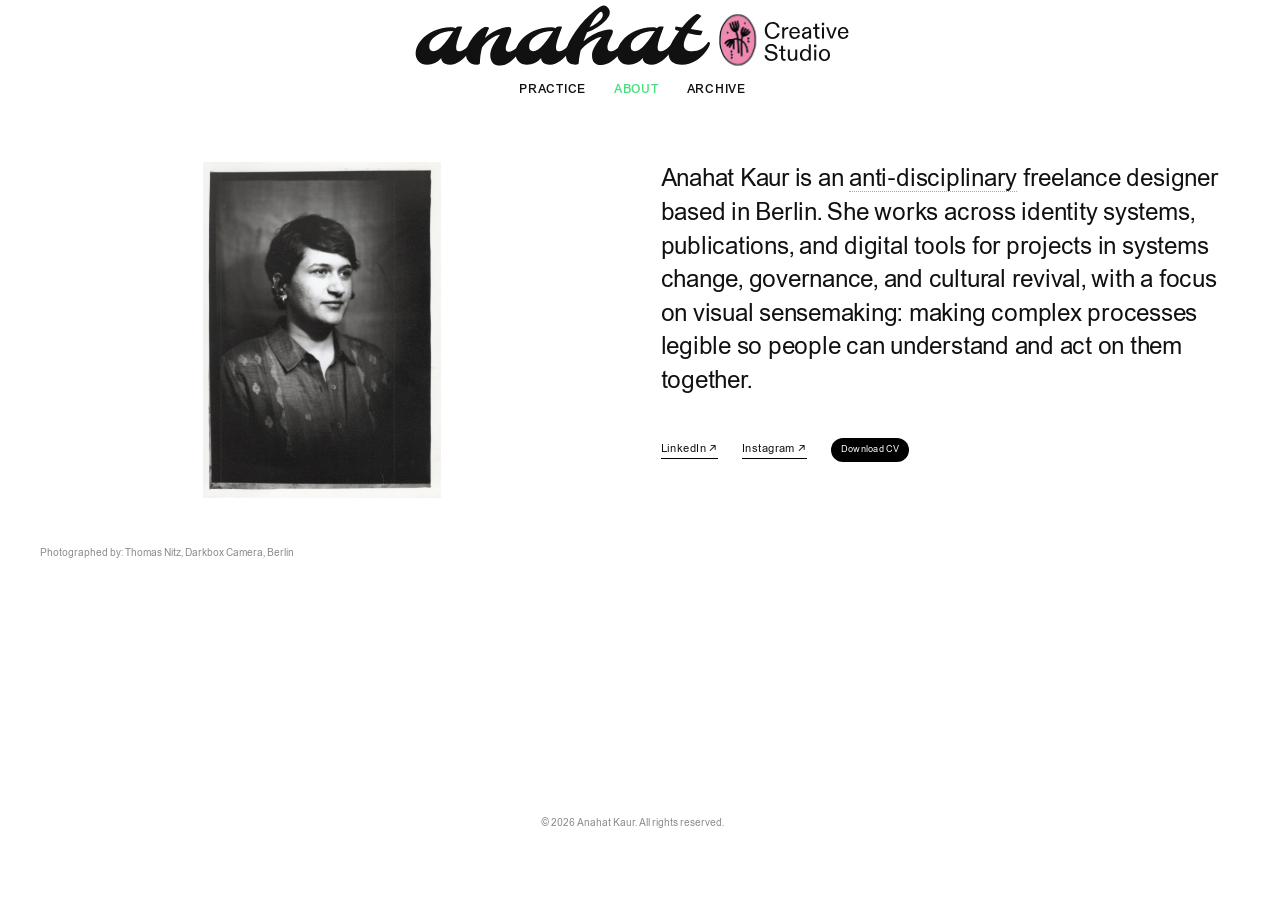
==== commit ab32d728: "About page: fix photo box collapse, glossary popup polish (below word, green, arrow-only link, unifo" ====
--- a/about.html
+++ b/about.html
@@ -59,7 +59,7 @@
       <img class="about-photo about-photo--hover" src="images/about.png" alt="Anahat Kaur">
     </div>
     <div class="about-text">
-      <p class="about-intro">Anahat Kaur is an <span class="glossary-term" tabindex="0">anti-disciplinary<span class="glossary-popup">It basically boils down to radical collaboration, moving beyond the boundaries separating academic disciplines in order to collaborate across difference. <a href="https://www.sses.se/stories/the-antidisciplinary-revolution/" target="_blank" rel="noopener">Read more ↗</a></span></span> freelance designer based in Berlin. She works across identity systems, publications, and digital tools for projects in systems change, governance, and cultural revival, with a focus on visual sensemaking: making complex processes legible so people can understand and act on them together.</p>
+      <p class="about-intro">Anahat Kaur is an <span class="glossary-term" tabindex="0">anti-disciplinary<span class="glossary-popup">It basically boils down to radical collaboration, moving beyond the boundaries separating academic disciplines in order to collaborate across difference. <a href="https://www.sses.se/stories/the-antidisciplinary-revolution/" target="_blank" rel="noopener" aria-label="Read more">↗</a></span></span> freelance designer based in Berlin. She works across identity systems, publications, and digital tools for projects in systems change, governance, and cultural revival, with a focus on visual sensemaking: making complex processes legible so people can understand and act on them together.</p>
       <div class="about-links">
         <a href="https://www.linkedin.com/in/anahatkaur/" target="_blank" rel="noopener" class="about-link">LinkedIn ↗</a>
         <a href="https://www.instagram.com/4nahat/" target="_blank" rel="noopener" class="about-link">Instagram ↗</a>
--- a/style.css
+++ b/style.css
@@ -398,7 +398,7 @@
 .about-photo {
   display: block; position: absolute; inset: 0;
   width: 100%; height: 100%; margin: 0;
-  object-fit: contain; object-position: right center;
+  object-fit: contain; object-position: center center;
 }
 .about-photo--hover { opacity: 0; transition: opacity 0.35s ease; }
 .about-photo-wrap:hover .about-photo--hover { opacity: 1; }
@@ -415,15 +415,15 @@
 }
 .glossary-term {
   position: relative; cursor: help;
-  border-bottom: 1px dotted var(--ink);
+  border-bottom: 1px dotted #4ADE80;
 }
 .glossary-popup {
-  position: absolute; left: 0; bottom: calc(100% + 10px);
-  width: 280px; background: #000; color: #fff;
-  font-size: 13px; font-weight: 400; line-height: 1.5; letter-spacing: normal;
+  position: absolute; left: 0; top: calc(100% + 10px);
+  width: 280px; background: #4ADE80; color: #000;
+  font-size: 13px; font-weight: 400; line-height: 20px; letter-spacing: normal;
   padding: 16px 18px; border-radius: 10px;
   opacity: 0; visibility: hidden; pointer-events: none;
-  transform: translateY(6px);
+  transform: translateY(-6px);
   transition: opacity 0.2s ease, transform 0.2s ease, visibility 0.2s;
   z-index: 20;
 }
@@ -434,8 +434,8 @@
 }
 .glossary-popup a {
   display: inline-block; margin-top: 10px;
-  color: #fff; font-size: 12px; font-weight: 600;
-  border-bottom: 1px solid #fff; padding-bottom: 1px;
+  color: #000; font-size: 13px; font-weight: 600; line-height: 20px;
+  border-bottom: 1px solid #000; padding-bottom: 1px;
 }
 .about-body p { font-size: 16px; line-height: 1.75; margin-bottom: 20px; max-width: 680px; }
 .about-links {
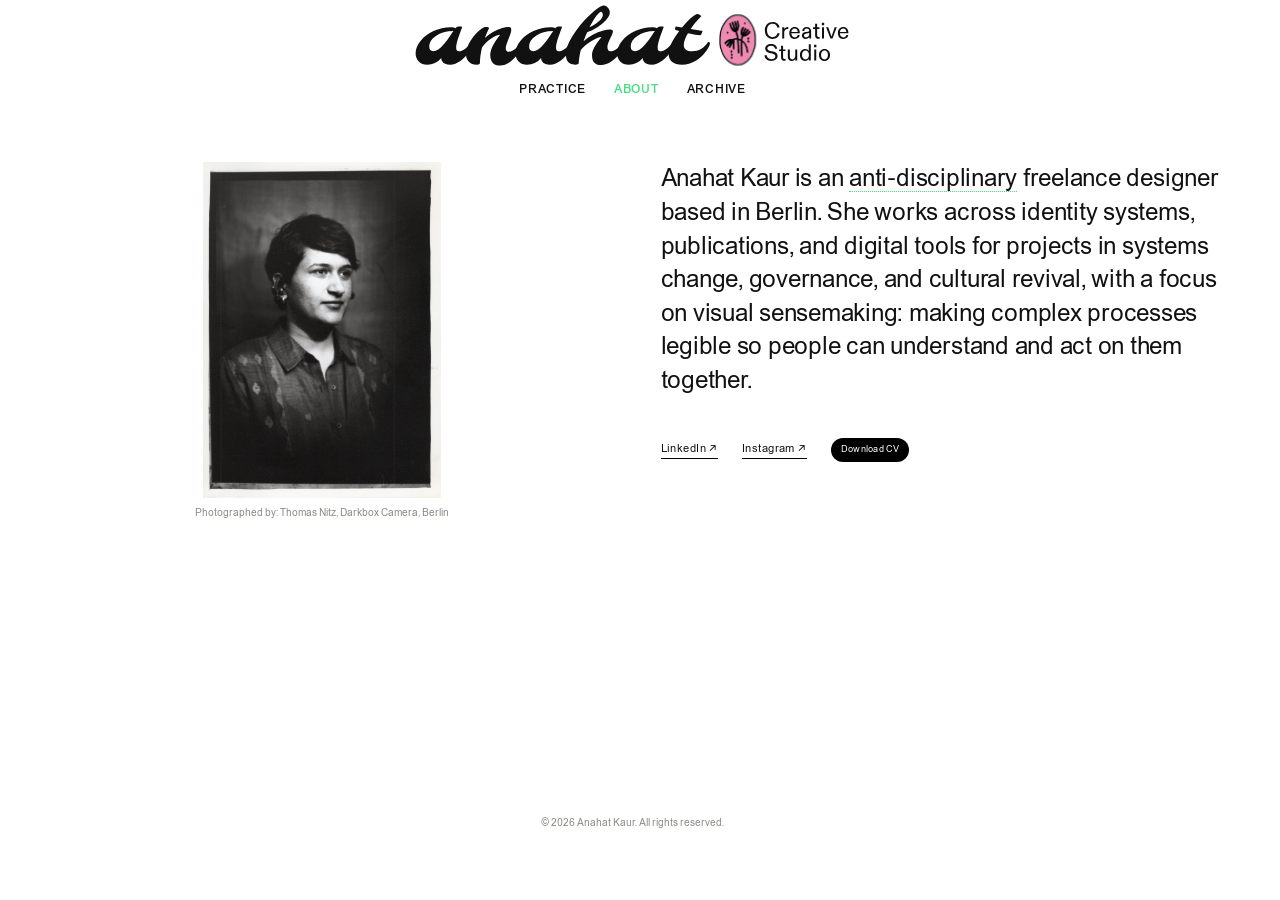
==== commit 44b7088c: "About page: tighten photo credit spacing, downsize images, widen/center glossary popup - Reduce gap " ====
--- a/about.html
+++ b/about.html
@@ -56,7 +56,7 @@
   <div class="about-columns">
     <div class="about-photo-wrap">
       <img class="about-photo about-photo--base" src="images/selfportrait.jpeg" alt="Self-portrait of Anahat Kaur">
-      <img class="about-photo about-photo--hover" src="images/about.png" alt="Anahat Kaur">
+      <img class="about-photo about-photo--hover" src="images/about.jpg" alt="Anahat Kaur">
     </div>
     <div class="about-text">
       <p class="about-intro">Anahat Kaur is an <span class="glossary-term" tabindex="0">anti-disciplinary<span class="glossary-popup">It basically boils down to radical collaboration, moving beyond the boundaries separating academic disciplines in order to collaborate across difference. <a href="https://www.sses.se/stories/the-antidisciplinary-revolution/" target="_blank" rel="noopener" aria-label="Read more">↗</a></span></span> freelance designer based in Berlin. She works across identity systems, publications, and digital tools for projects in systems change, governance, and cultural revival, with a focus on visual sensemaking: making complex processes legible so people can understand and act on them together.</p>
--- a/style.css
+++ b/style.css
@@ -389,7 +389,7 @@
 }
 #about-page { padding: 40px 40px 100px; }
 .about-columns {
-  display: flex; gap: 56px; align-items: stretch; margin-bottom: 48px;
+  display: flex; gap: 56px; align-items: stretch; margin-bottom: 8px;
 }
 .about-photo-wrap {
   position: relative; flex: 1 1 50%; width: 50%;
@@ -403,7 +403,10 @@
 .about-photo--hover { opacity: 0; transition: opacity 0.35s ease; }
 .about-photo-wrap:hover .about-photo--hover { opacity: 1; }
 .about-photo-credit {
-  margin-top: 12px;
+  /* Same width as the photo column (50% minus half the row's 56px gap)
+     so this centers under the photo specifically, not the full page. */
+  max-width: calc(50% - 28px);
+  margin-top: 4px; text-align: center;
   font-size: 10px; line-height: 1.4; color: var(--muted);
 }
 .about-text { flex: 1 1 50%; min-width: 0; }
@@ -418,24 +421,26 @@
   border-bottom: 1px dotted #4ADE80;
 }
 .glossary-popup {
-  position: absolute; left: 0; top: calc(100% + 10px);
-  width: 280px; background: #4ADE80; color: #000;
+  /* 320px wraps the definition into exactly 4 lines, measured against the
+     actual copy — narrower wraps to 5, wider collapses to 3. */
+  position: absolute; left: 50%; top: calc(100% + 10px);
+  width: 320px; background: #4ADE80; color: #000;
   font-size: 13px; font-weight: 400; line-height: 20px; letter-spacing: normal;
   padding: 16px 18px; border-radius: 10px;
   opacity: 0; visibility: hidden; pointer-events: none;
-  transform: translateY(-6px);
+  transform: translateX(-50%) translateY(-6px);
   transition: opacity 0.2s ease, transform 0.2s ease, visibility 0.2s;
   z-index: 20;
 }
 .glossary-term:hover .glossary-popup,
 .glossary-term:focus .glossary-popup,
 .glossary-term:focus-within .glossary-popup {
-  opacity: 1; visibility: visible; pointer-events: auto; transform: translateY(0);
+  opacity: 1; visibility: visible; pointer-events: auto;
+  transform: translateX(-50%) translateY(0);
 }
 .glossary-popup a {
-  display: inline-block; margin-top: 10px;
   color: #000; font-size: 13px; font-weight: 600; line-height: 20px;
-  border-bottom: 1px solid #000; padding-bottom: 1px;
+  border-bottom: 1px solid #000;
 }
 .about-body p { font-size: 16px; line-height: 1.75; margin-bottom: 20px; max-width: 680px; }
 .about-links {
@@ -604,6 +609,7 @@
   .card-title { font-size: clamp(28px, 11vw, 56px); }
   #about-page { padding: 24px 20px 80px; }
   .about-columns { flex-direction: column; gap: 24px; }
+  .about-photo-credit { max-width: 100%; }
   .about-photo-wrap { width: 100%; height: 60vh; flex: none; }
 
   /* Archive: the single-line name/tags/year layout only works with room to
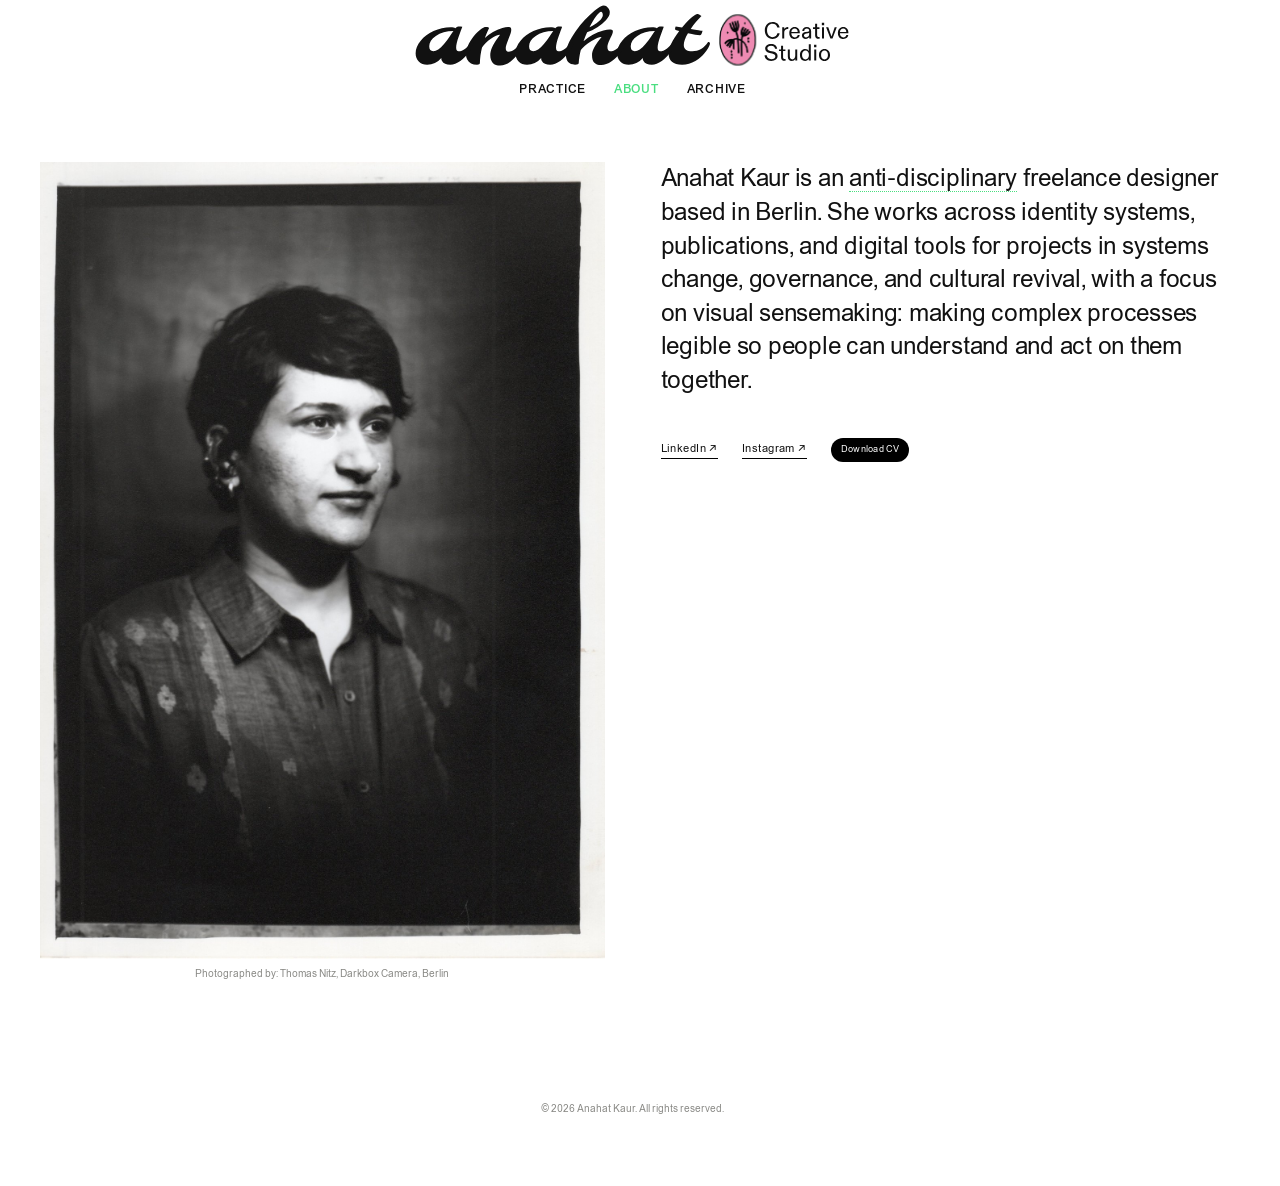
==== commit 5311e06c: "Mobile fixes: logo shrink on scroll, tighter Practice grid, About page reorder - header-scroll.js no" ====
--- a/about.html
+++ b/about.html
@@ -54,21 +54,23 @@
 
 <main id="about-page">
   <div class="about-columns">
-    <div class="about-photo-wrap">
-      <img class="about-photo about-photo--base" src="images/selfportrait.jpeg" alt="Self-portrait of Anahat Kaur">
-      <img class="about-photo about-photo--hover" src="images/about.jpg" alt="Anahat Kaur">
+    <div class="about-photo-col">
+      <div class="about-photo-wrap">
+        <img class="about-photo about-photo--base" src="images/selfportrait.jpeg" alt="Self-portrait of Anahat Kaur">
+        <img class="about-photo about-photo--hover" src="images/about.jpg" alt="Anahat Kaur">
+      </div>
+      <p class="about-photo-credit">Photographed by: Thomas Nitz, Darkbox Camera, Berlin</p>
     </div>
     <div class="about-text">
       <p class="about-intro">Anahat Kaur is an <span class="glossary-term" tabindex="0">anti-disciplinary<span class="glossary-popup">It basically boils down to radical collaboration, moving beyond the boundaries separating academic disciplines in order to collaborate across difference. <a href="https://www.sses.se/stories/the-antidisciplinary-revolution/" target="_blank" rel="noopener" aria-label="Read more">↗</a></span></span> freelance designer based in Berlin. She works across identity systems, publications, and digital tools for projects in systems change, governance, and cultural revival, with a focus on visual sensemaking: making complex processes legible so people can understand and act on them together.</p>
+      <div class="about-body" id="about-body"></div>
       <div class="about-links">
         <a href="https://www.linkedin.com/in/anahatkaur/" target="_blank" rel="noopener" class="about-link">LinkedIn ↗</a>
         <a href="https://www.instagram.com/4nahat/" target="_blank" rel="noopener" class="about-link">Instagram ↗</a>
         <a href="images/Anahat_Kaur_CV.pdf" download class="about-cv-btn">Download CV</a>
       </div>
-      <div class="about-body" id="about-body"></div>
     </div>
   </div>
-  <p class="about-photo-credit">Photographed by: Thomas Nitz, Darkbox Camera, Berlin</p>
 </main>
 
 <footer id="site-footer">
--- a/style.css
+++ b/style.css
@@ -389,26 +389,29 @@
 }
 #about-page { padding: 40px 40px 100px; }
 .about-columns {
-  display: flex; gap: 56px; align-items: stretch; margin-bottom: 8px;
-}
+  display: flex; gap: 56px; align-items: flex-start; margin-bottom: 8px;
+}
+.about-photo-col { flex: 1 1 50%; width: 50%; }
 .about-photo-wrap {
-  position: relative; flex: 1 1 50%; width: 50%;
+  position: relative; width: 100%;
+  aspect-ratio: 2955 / 4168; /* the self-portrait's own ratio */
   overflow: hidden;
 }
 .about-photo {
   display: block; position: absolute; inset: 0;
   width: 100%; height: 100%; margin: 0;
-  object-fit: contain; object-position: center center;
+  object-fit: cover; object-position: center center;
 }
 .about-photo--hover { opacity: 0; transition: opacity 0.35s ease; }
 .about-photo-wrap:hover .about-photo--hover { opacity: 1; }
 .about-photo-credit {
-  /* Same width as the photo column (50% minus half the row's 56px gap)
-     so this centers under the photo specifically, not the full page. */
-  max-width: calc(50% - 28px);
-  margin-top: 4px; text-align: center;
+  margin-top: 8px; text-align: center;
   font-size: 10px; line-height: 1.4; color: var(--muted);
-}
+  transition: opacity 0.35s ease;
+}
+/* Credit is specific to the self-portrait, not the hover (about.jpg) photo
+   — fade it out while that swap is showing. */
+.about-photo-wrap:hover ~ .about-photo-credit { opacity: 0; }
 .about-text { flex: 1 1 50%; min-width: 0; }
 .about-intro {
   font-weight: 400;
@@ -513,7 +516,7 @@
 /* Plain, uniform list of every project — no huge titles or overlapping
    cards. Practice will hold the curated, fully-designed pages over time;
    this is just the complete record in the meantime. */
-#archive-page { padding: 40px 40px 100px; }
+#archive-page { padding: 60px 80px 120px; }
 /* One line per project: title, tags, year — title keeps its natural
    width, tags take whatever's left and truncate rather than wrap, year
    stays fixed at the end. No wrapping to a second line. */
@@ -609,16 +612,20 @@
   .card-title { font-size: clamp(28px, 11vw, 56px); }
   #about-page { padding: 24px 20px 80px; }
   .about-columns { flex-direction: column; gap: 24px; }
-  .about-photo-credit { max-width: 100%; }
-  .about-photo-wrap { width: 100%; height: 60vh; flex: none; }
+  .about-photo-col { width: 100%; flex: none; }
 
   /* Archive: the single-line name/tags/year layout only works with room to
      truncate the tags — on narrow screens it either overflows or squeezes
      tags to nothing. Stack the name on its own line, dropping the tags
      entirely rather than let rows wrap to irregular heights; year still
      shows alongside the name. */
-  #archive-page { padding: 24px 20px 80px; }
+  #archive-page { padding: 32px 32px 90px; }
   .archive-row { flex-wrap: wrap; row-gap: 2px; }
   .archive-name { flex: 1 1 auto; white-space: normal; font-size: 15px; }
   .archive-tags { display: none; }
-}
+
+  #practice-page { padding: 24px 16px 60px; }
+  #practice-grid { gap: 20px; }
+  .practice-row { gap: 12px; }
+  .practice-card-title { font-size: 11px; }
+}
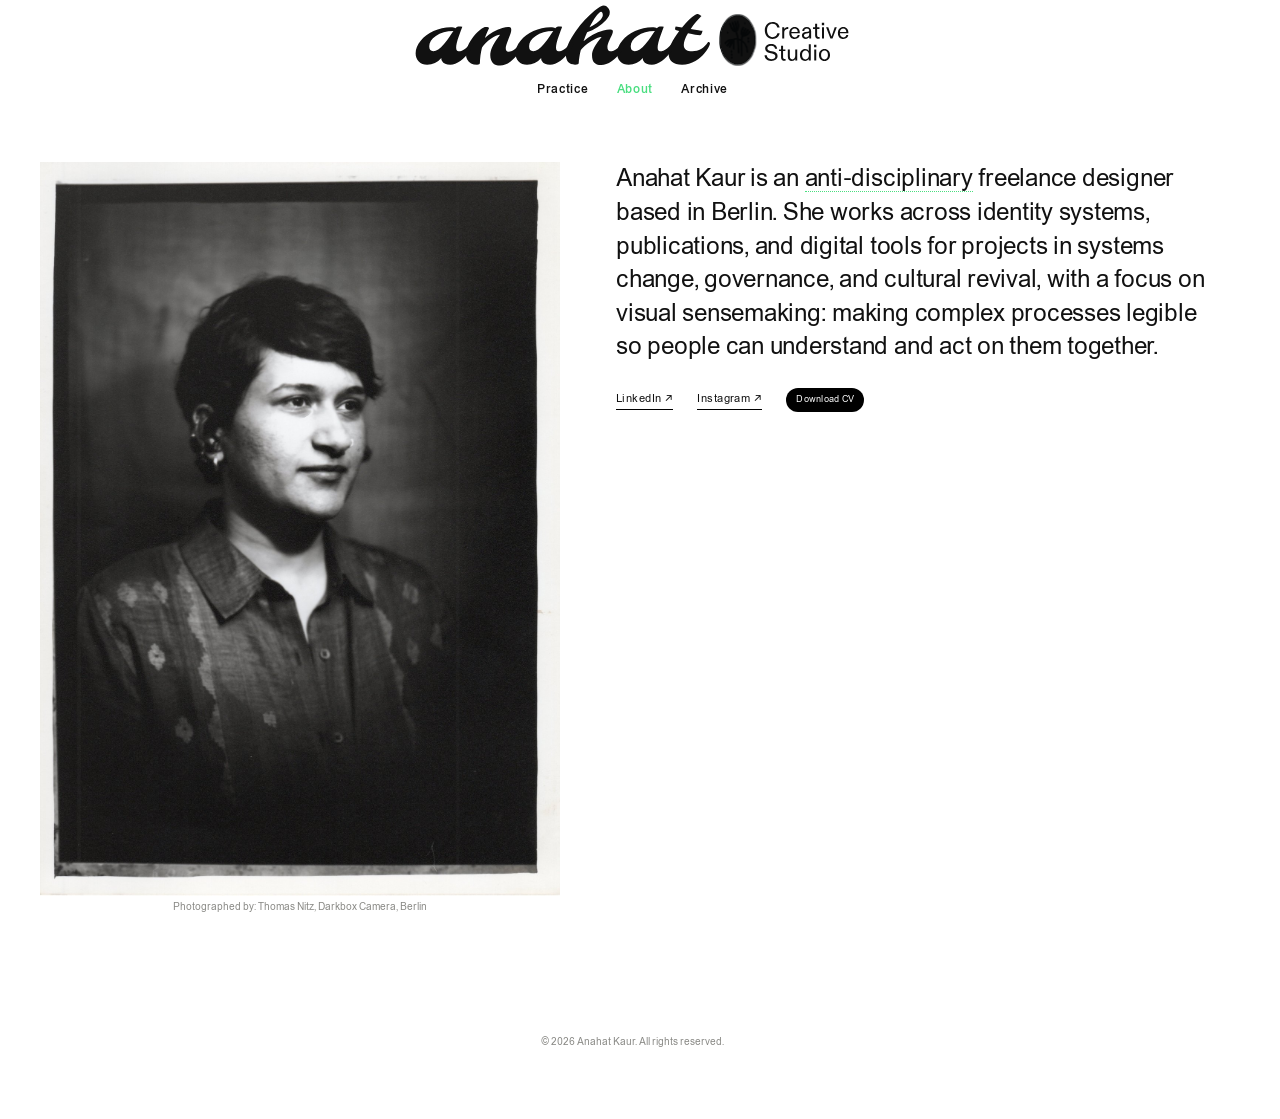
==== commit 12be8885: "Remove pink accent from logo, make it fully uniform (currentColor) Co-Authored-By: Claude Sonnet 5 <" ====
--- a/about.html
+++ b/about.html
@@ -25,7 +25,7 @@
 <path d="M2643.16 241.941C2619.92 241.941 2605.4 227.259 2605.4 200.315C2605.4 176.436 2621.05 159.173 2642.35 159.173C2665.58 159.173 2678.33 175.468 2678.33 200.476V203.219H2619.28C2619.6 220.967 2629.93 231.131 2643.32 231.131C2652.84 231.131 2661.87 227.42 2663.81 215.481H2677.52C2675.91 229.195 2665.26 241.941 2643.16 241.941ZM2619.76 193.377H2663.49C2663.49 179.502 2655.9 170.144 2642.35 170.144C2629.28 170.144 2620.73 180.309 2619.76 193.377Z" fill="currentColor"/>
 <path d="M2556.36 239.521V161.754H2570.23V165.142V174.662C2574.11 165.788 2582.66 159.173 2594.6 159.173C2595.57 159.173 2596.86 159.173 2598.15 159.334V173.048C2597.02 172.887 2595.73 172.726 2593.79 172.726C2578.79 172.726 2570.23 181.115 2570.23 198.379V239.521H2556.36Z" fill="currentColor"/>
 <path d="M2489.77 241.941C2457.51 241.941 2435.72 219.353 2435.72 182.406C2435.72 147.233 2458.96 124 2490.1 124C2517.36 124 2536.08 140.941 2538.18 163.045H2522.04C2519.14 146.426 2507.84 136.423 2489.45 136.423C2466.54 136.423 2451.21 153.848 2451.21 182.406C2451.21 210.963 2467.02 229.517 2489.45 229.517C2508.01 229.517 2519.94 219.03 2523.01 203.057H2538.34C2535.27 227.097 2516.56 241.941 2489.77 241.941Z" fill="currentColor"/>
-<path d="M2368.12 248.487C2368.12 240.598 2368.57 232.847 2367.83 225.246C2366.79 214.553 2365.87 204.16 2363.49 194.192C2360.96 183.637 2356.9 173.532 2353.02 164.015C2348.38 152.608 2342 142.027 2335.67 132.473C2331.1 125.573 2326.95 118.373 2321.63 112.613C2313.67 103.998 2304.93 96.7482 2295.58 91.0884C2280.88 82.198 2264.67 78.0908 2247.64 78.0908C2240.17 78.0908 2232.85 79.0425 2225.75 80.8581C2216.15 83.3124 2206.96 87.3569 2198.29 92.7788C2191.82 96.8359 2185.65 101.657 2179.84 107.166C2174.04 112.676 2169.41 118.874 2164.38 125.673C2159.14 132.748 2153.53 140.487 2149.26 148.789C2145.15 156.765 2140.7 165.267 2137.62 174.195C2133.91 184.939 2131.8 196.296 2129.76 208.154C2127.52 221.089 2127.17 234.6 2127.17 248.499C2127.17 260.67 2126.44 272.541 2128.16 283.998C2130.18 297.346 2134.13 310.119 2138.22 322.114C2142.95 335.964 2148.14 348.773 2155.24 360.231C2162.23 371.538 2171.1 381.543 2179.97 389.945C2189.64 399.098 2200.29 405.509 2211.66 410.468C2223.03 415.426 2235.12 418.92 2247.65 418.92C2259.05 418.92 2270.08 417.543 2280.54 413.41C2292.03 408.878 2303.65 401.202 2313.48 392.412C2323.64 383.346 2332.76 372.201 2340.57 359.429C2347 348.911 2350.88 337.266 2355.34 324.757C2360.01 311.659 2365.18 297.609 2367.32 282.859C2368.93 271.765 2368.13 260.282 2368.13 248.524L2368.12 248.487Z" id="logo-accent" fill="#EE8AB2"/>
+<path d="M2368.12 248.487C2368.12 240.598 2368.57 232.847 2367.83 225.246C2366.79 214.553 2365.87 204.16 2363.49 194.192C2360.96 183.637 2356.9 173.532 2353.02 164.015C2348.38 152.608 2342 142.027 2335.67 132.473C2331.1 125.573 2326.95 118.373 2321.63 112.613C2313.67 103.998 2304.93 96.7482 2295.58 91.0884C2280.88 82.198 2264.67 78.0908 2247.64 78.0908C2240.17 78.0908 2232.85 79.0425 2225.75 80.8581C2216.15 83.3124 2206.96 87.3569 2198.29 92.7788C2191.82 96.8359 2185.65 101.657 2179.84 107.166C2174.04 112.676 2169.41 118.874 2164.38 125.673C2159.14 132.748 2153.53 140.487 2149.26 148.789C2145.15 156.765 2140.7 165.267 2137.62 174.195C2133.91 184.939 2131.8 196.296 2129.76 208.154C2127.52 221.089 2127.17 234.6 2127.17 248.499C2127.17 260.67 2126.44 272.541 2128.16 283.998C2130.18 297.346 2134.13 310.119 2138.22 322.114C2142.95 335.964 2148.14 348.773 2155.24 360.231C2162.23 371.538 2171.1 381.543 2179.97 389.945C2189.64 399.098 2200.29 405.509 2211.66 410.468C2223.03 415.426 2235.12 418.92 2247.65 418.92C2259.05 418.92 2270.08 417.543 2280.54 413.41C2292.03 408.878 2303.65 401.202 2313.48 392.412C2323.64 383.346 2332.76 372.201 2340.57 359.429C2347 348.911 2350.88 337.266 2355.34 324.757C2360.01 311.659 2365.18 297.609 2367.32 282.859C2368.93 271.765 2368.13 260.282 2368.13 248.524L2368.12 248.487Z" id="logo-accent" fill="currentColor"/>
 <rect x="2118.67" y="72" width="258" height="354" fill="url(#pattern1_498_1873)"/>
 <path d="M1863.12 420.277C1800.81 420.277 1769.66 393.812 1769.66 340.883C1769.66 303.969 1794.17 252.797 1843.2 187.367C1838.31 185.805 1833.82 184.438 1829.72 183.266C1825.62 182.094 1822.3 181.117 1819.76 180.336C1817.22 179.359 1815.66 177.895 1815.07 175.941C1814.48 173.988 1814.29 171.742 1814.48 169.203C1815.27 163.344 1816.63 158.656 1818.59 155.141L1862.82 162.465C1897.39 120.473 1927.18 91.6641 1952.18 76.0391C1959.8 71.3516 1965.17 69.0078 1968.29 69.0078C1971.42 69.0078 1974.15 69.4961 1976.5 70.4727C1979.04 71.2539 1981.57 72.3281 1984.11 73.6953C1989.58 76.625 1993.88 80.043 1997 83.9492C1970.64 109.73 1945.93 139.32 1922.88 172.719C1967.61 180.531 1994.95 184.73 2004.91 185.316C1999.64 206.215 1993.59 216.664 1986.75 216.664C1969.95 216.664 1942.32 212.074 1903.84 202.895C1884.5 235.121 1874.84 261.879 1874.84 283.168C1874.84 312.465 1894.56 327.113 1934.02 327.113C1978.16 327.113 2014.48 305.727 2043 262.953C2051.79 262.367 2056.18 265.98 2056.18 273.793C2056.18 280.629 2052.08 290.883 2043.88 304.555C2035.68 318.031 2027.47 329.75 2019.27 339.711C2011.07 349.672 2001.59 359.535 1990.85 369.301C1980.11 378.871 1968.2 387.465 1955.11 395.082C1926.59 411.879 1895.93 420.277 1863.12 420.277Z" fill="currentColor"/>
 <path d="M1591.24 373.109C1564.48 404.359 1531.87 419.984 1493.39 419.984C1468.98 419.984 1449.45 412.66 1434.8 398.012C1420.34 383.559 1413.12 364.516 1413.12 340.883C1413.12 311 1424.84 281.996 1448.27 253.871C1470.93 226.527 1500.62 204.262 1537.34 187.074C1575.42 169.301 1614.78 160.414 1655.4 160.414C1670.83 160.414 1681.87 162.855 1688.51 167.738C1693.78 161.488 1698.47 157.875 1702.57 156.898C1706.87 155.727 1710.19 155.141 1712.53 155.141C1719.95 155.141 1727.86 156.215 1736.26 158.363C1735.48 160.902 1733.82 165.297 1731.28 171.547C1728.74 177.602 1725.91 184.828 1722.79 193.227C1719.66 201.625 1716.34 210.805 1712.82 220.766C1700.13 256.312 1693.78 282.973 1693.78 300.746C1693.78 318.324 1699.35 327.113 1710.48 327.113C1724.93 327.113 1741.05 320.57 1758.82 307.484C1774.64 295.57 1788.51 280.727 1800.42 262.953C1809.21 262.367 1813.61 265.98 1813.61 273.793C1813.61 280.434 1809.5 290.59 1801.3 304.262C1793.29 317.934 1785.48 329.75 1777.86 339.711C1770.25 349.672 1761.75 359.438 1752.38 369.008C1743 378.578 1733.04 387.172 1722.49 394.789C1698.86 411.586 1675.81 419.984 1653.35 419.984C1624.84 419.984 1605.7 411.391 1595.93 394.203C1592.8 388.93 1591.24 384.34 1591.24 380.434C1591.24 376.332 1591.24 373.891 1591.24 373.109ZM1507.45 293.129C1507.45 315.785 1516.93 327.113 1535.87 327.113C1556.77 327.113 1581.38 310.219 1609.7 276.43C1624.74 258.461 1637.82 241.273 1648.96 224.867C1660.29 208.461 1668.88 195.961 1674.74 187.367C1625.91 187.758 1585.38 198.891 1553.16 220.766C1522.69 241.469 1507.45 265.59 1507.45 293.129Z" fill="currentColor"/>
--- a/style.css
+++ b/style.css
@@ -85,7 +85,7 @@
 .logo-mark { display: block; height: 62.4px; width: auto; color: var(--ink); }
 .site-nav { display: flex; gap: 28px; }
 .site-nav a {
-  font-size: 12px; font-weight: 500; letter-spacing: 0.06em; text-transform: uppercase;
+  font-size: 12px; font-weight: 500; letter-spacing: 0.06em;
   color: var(--ink); text-decoration: none;
   transition: color 0.15s ease;
 }
@@ -389,23 +389,29 @@
 }
 #about-page { padding: 40px 40px 100px; }
 .about-columns {
-  display: flex; gap: 56px; align-items: flex-start; margin-bottom: 8px;
-}
-.about-photo-col { flex: 1 1 50%; width: 50%; }
+  display: flex; gap: 56px; align-items: flex-start; margin: 0 auto 8px;
+  max-width: 1300px; /* centers the whole block on very wide monitors instead of sitting flush-left */
+}
+/* Width capped so the column itself can't balloon on very wide monitors.
+   Wrap is sized by its own width (natural aspect-ratio height, not
+   stretched to match the text column) — stretching it taller than the
+   actual image left an invisible gap between the visible photo and the
+   credit caption that followed it. */
+.about-photo-col { flex: 1 1 50%; width: 50%; max-width: 520px; }
 .about-photo-wrap {
-  position: relative; width: 100%;
+  position: relative; width: 100%; height: auto;
   aspect-ratio: 2955 / 4168; /* the self-portrait's own ratio */
   overflow: hidden;
 }
 .about-photo {
   display: block; position: absolute; inset: 0;
   width: 100%; height: 100%; margin: 0;
-  object-fit: cover; object-position: center center;
+  object-fit: contain; object-position: center top;
 }
 .about-photo--hover { opacity: 0; transition: opacity 0.35s ease; }
 .about-photo-wrap:hover .about-photo--hover { opacity: 1; }
 .about-photo-credit {
-  margin-top: 8px; text-align: center;
+  margin-top: 4px; text-align: center;
   font-size: 10px; line-height: 1.4; color: var(--muted);
   transition: opacity 0.35s ease;
 }
@@ -417,7 +423,7 @@
   font-weight: 400;
   font-size: clamp(18px, 2vw, 24px);
   line-height: 1.4; letter-spacing: -0.01em;
-  margin-bottom: 40px; max-width: 680px;
+  margin-bottom: 24px; max-width: 680px;
 }
 .glossary-term {
   position: relative; cursor: help;
@@ -485,7 +491,7 @@
   transition: box-shadow 0.2s ease;
 }
 .practice-card-thumb--empty {
-  background: #000; color: #fff; font-size: 13px;
+  background: #2E2E2E; color: #fff; font-size: 13px;
   display: flex; align-items: center; justify-content: center;
 }
 a.practice-card:hover .practice-card-thumb {
@@ -508,8 +514,8 @@
 }
 .practice-card--placeholder {
   aspect-ratio: 4/3; display: flex; align-items: center; justify-content: center;
-  border: 1px dashed var(--line); border-radius: 4px;
-  color: var(--muted); font-size: 13px;
+  background: #2E2E2E; border-radius: 4px;
+  color: #fff; font-size: 13px;
 }
 
 /* ── ARCHIVE ── */
@@ -612,7 +618,7 @@
   .card-title { font-size: clamp(28px, 11vw, 56px); }
   #about-page { padding: 24px 20px 80px; }
   .about-columns { flex-direction: column; gap: 24px; }
-  .about-photo-col { width: 100%; flex: none; }
+  .about-photo-col { width: 100%; max-width: 100%; flex: none; }
 
   /* Archive: the single-line name/tags/year layout only works with room to
      truncate the tags — on narrow screens it either overflows or squeezes
@@ -625,7 +631,9 @@
   .archive-tags { display: none; }
 
   #practice-page { padding: 24px 16px 60px; }
-  #practice-grid { gap: 20px; }
+  #practice-grid { gap: 12px; }
   .practice-row { gap: 12px; }
+  .practice-card-thumb { margin-bottom: 6px; }
   .practice-card-title { font-size: 11px; }
-}
+  .practice-card-tags { display: none; }
+}
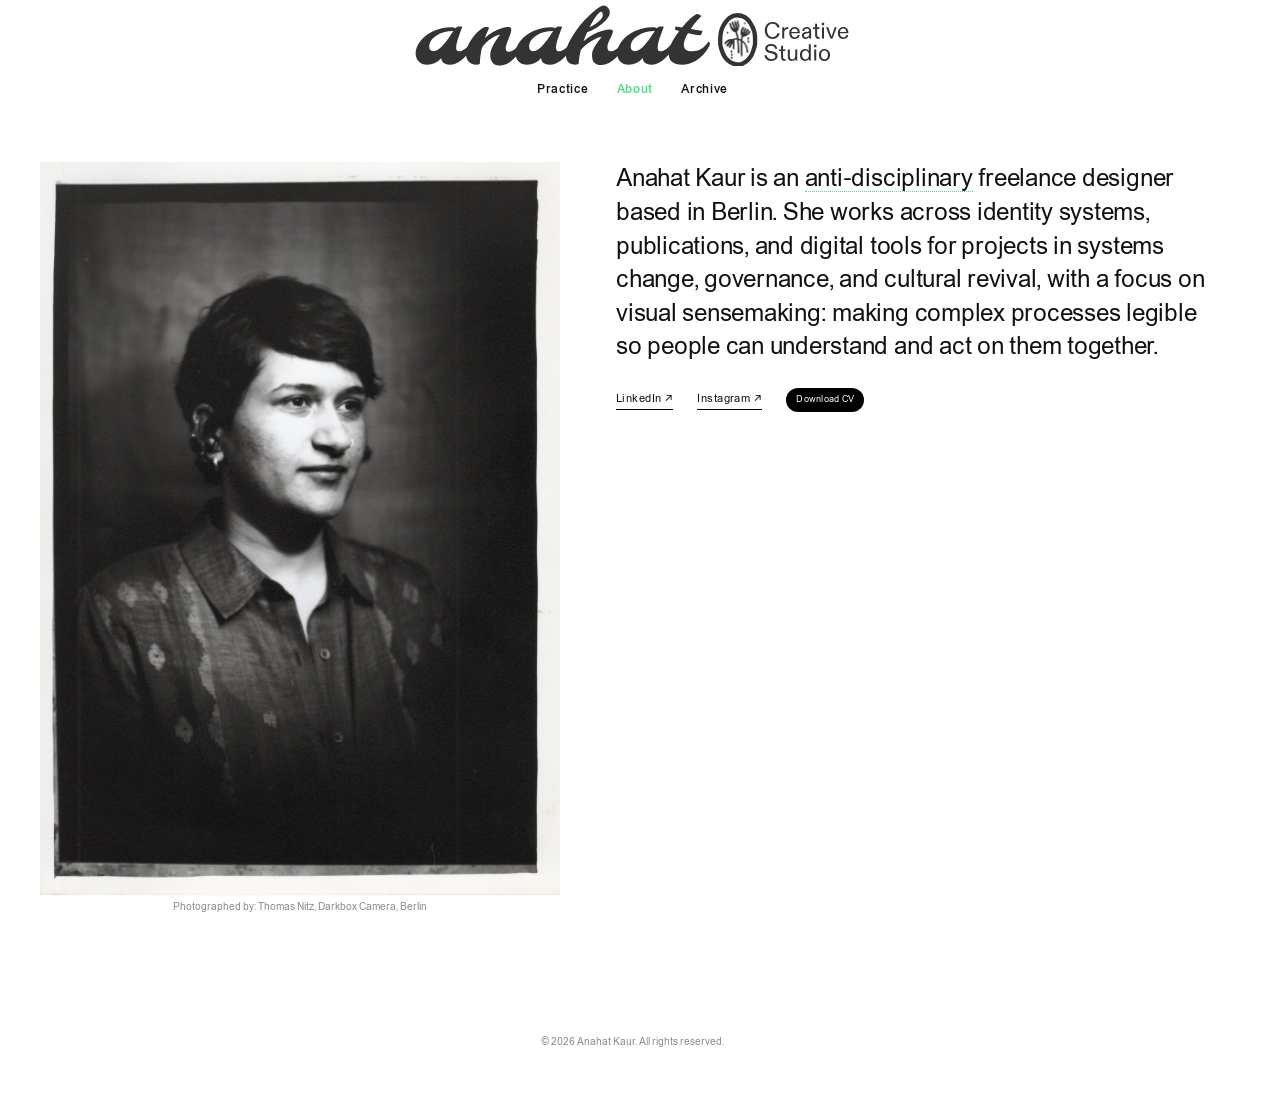
==== commit 8f331c39: "Logo: thicker crisp stroke, tint the botanical illustration to match - stroke-width 14 -> 30 for a c" ====
--- a/about.html
+++ b/about.html
@@ -42,6 +42,14 @@
 <rect width="3039" height="432" fill="white"/>
 </clipPath>
 <image id="image1_498_1873" width="1058" height="1454" preserveAspectRatio="none" xlink:href="[data-uri]"/>
+<filter id="logoTintGreen" x="-20%" y="-20%" width="140%" height="140%">
+<feFlood flood-color="#4ADE80" result="flood"/>
+<feComposite in="flood" in2="SourceAlpha" operator="in"/>
+</filter>
+<filter id="logoTintGrey" x="-20%" y="-20%" width="140%" height="140%">
+<feFlood flood-color="#333333" result="flood"/>
+<feComposite in="flood" in2="SourceAlpha" operator="in"/>
+</filter>
 </defs>
 </svg>
 </a>
--- a/style.css
+++ b/style.css
@@ -83,6 +83,38 @@
   position: sticky; top: 0; z-index: 50;
 }
 .logo-mark { display: block; height: 62.4px; width: auto; color: var(--ink); }
+/* Light pages (no theme-dark/theme-green class): logo reads as dark grey,
+   not the page's near-black --ink text color. */
+html:not(.theme-dark):not(.theme-green) .logo-mark { color: #333333; }
+/* Dark pages: logo is always the brand green specifically, not whatever
+   that page's own --ink happens to be (theme-dark's is white). */
+html.theme-dark .logo-mark,
+html.theme-green .logo-mark { color: #4ADE80; }
+/* logo-accent (the central oval) is outline-only — no fill — stroked in
+   the same color as the rest of the mark (green on dark pages, dark grey
+   on light ones, via currentColor). Only on hover does the stroke reveal
+   the brand pink; the wordmark itself stays put. */
+.logo-mark #logo-accent {
+  fill: none; stroke: currentColor; stroke-width: 30;
+  transition: stroke 0.15s ease;
+  /* fill:none means browsers only hit-test the stroke line by default —
+     the transparent interior wouldn't register hover at all, silently
+     breaking the pink reveal whenever the pointer is over the middle of
+     the oval rather than exactly on its outline. */
+  pointer-events: visible;
+}
+/* The botanical linework is a raster image (pattern-filled rect), not a
+   vector path, so it can't take currentColor directly — an SVG filter
+   (feFlood + feComposite, defined per-page right before </defs>) recolors
+   its opaque pixels to a flat color while keeping its own alpha shape,
+   same green/grey split as the rest of the logo. Without this it stayed
+   baked-in black, invisible against a dark page background. */
+.logo-mark rect[fill^="url(#pattern"] { filter: url(#logoTintGreen); }
+html:not(.theme-dark):not(.theme-green) .logo-mark rect[fill^="url(#pattern"] {
+  filter: url(#logoTintGrey);
+}
+html.theme-dark .logo-mark:hover #logo-accent,
+html.theme-green .logo-mark:hover #logo-accent { stroke: #EE8AB2; }
 .site-nav { display: flex; gap: 28px; }
 .site-nav a {
   font-size: 12px; font-weight: 500; letter-spacing: 0.06em;
@@ -522,7 +554,7 @@
 /* Plain, uniform list of every project — no huge titles or overlapping
    cards. Practice will hold the curated, fully-designed pages over time;
    this is just the complete record in the meantime. */
-#archive-page { padding: 60px 80px 120px; }
+#archive-page { padding: 60px 160px 120px; }
 /* One line per project: title, tags, year — title keeps its natural
    width, tags take whatever's left and truncate rather than wrap, year
    stays fixed at the end. No wrapping to a second line. */
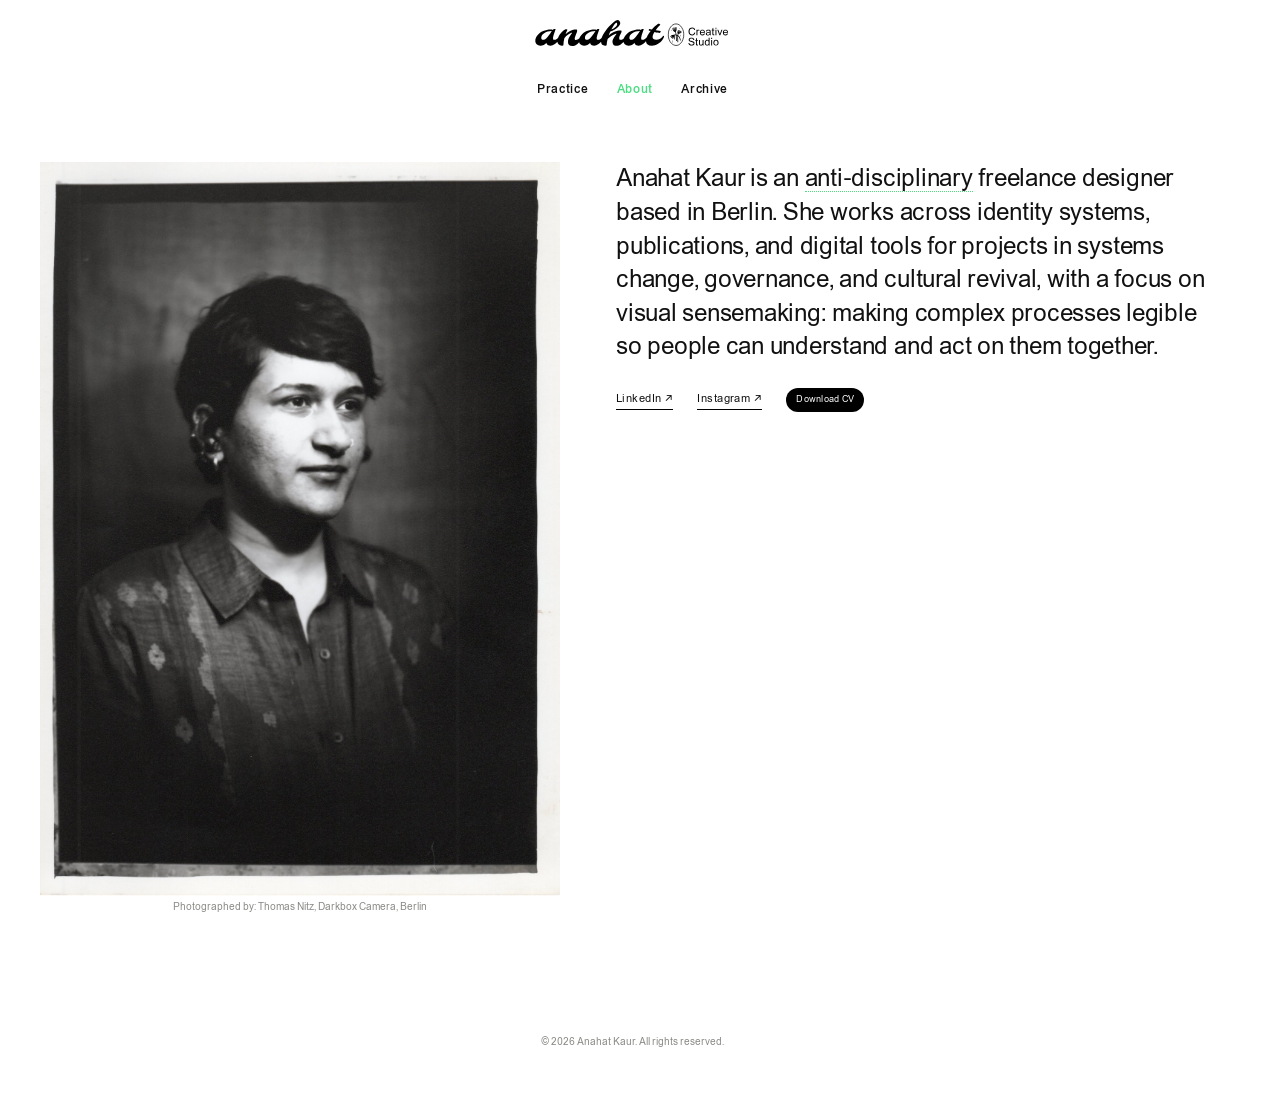
==== commit 4b9b8779: "Replace inline SVG logo with pre-made image files (default + hover) Anahat supplied finished logo ar" ====
--- a/about.html
+++ b/about.html
@@ -9,50 +9,12 @@
 <body>
 
 <header id="site-header">
-  <a href="index.html"><svg class="logo-mark" width="3039" height="432" viewBox="0 0 3039 432" fill="none" xmlns="http://www.w3.org/2000/svg" xmlns:xlink="http://www.w3.org/1999/xlink" role="img" aria-label="Anahat Studio">
-<g clip-path="url(#clip0_498_1873)">
-<path d="M2849.1 394.417C2826.67 394.417 2810.86 377.798 2810.86 352.952C2810.86 328.751 2826.67 311.648 2849.1 311.648C2871.36 311.648 2887.34 328.751 2887.34 352.952C2887.34 377.798 2871.36 394.417 2849.1 394.417ZM2825.22 352.952C2825.22 371.183 2834.25 383.607 2849.1 383.607C2863.94 383.607 2872.98 371.183 2872.98 352.952C2872.98 334.72 2863.62 322.62 2849.1 322.62C2834.58 322.62 2825.22 334.72 2825.22 352.952Z" fill="currentColor"/>
-<path d="M2778.05 391.996V314.23H2791.92V391.996H2778.05ZM2776.76 299.548V282.93H2792.89V299.548H2776.76Z" fill="currentColor"/>
-<path d="M2714.96 394.417C2694.63 394.417 2679.14 379.573 2679.14 353.113C2679.14 329.557 2693.18 311.649 2715.28 311.649C2728.19 311.649 2736.74 318.748 2740.29 324.717V318.425V279.058H2754.16V391.997H2740.29V387.479V381.187C2736.09 388.447 2726.57 394.417 2714.96 394.417ZM2693.5 353.113C2693.5 371.345 2703.18 383.607 2717.38 383.607C2731.25 383.607 2741.26 371.668 2741.26 352.952C2741.26 334.398 2731.41 322.62 2717.38 322.62C2703.34 322.62 2693.5 334.882 2693.5 353.113Z" fill="currentColor"/>
-<path d="M2623.17 394.416C2604.94 394.416 2595.1 383.445 2595.1 363.761V314.229H2608.97V360.857C2608.97 375.701 2613.97 383.606 2626.72 383.606C2639.47 383.606 2646.57 373.926 2646.57 357.146V314.229H2660.28V391.996H2646.73V387.317V381.186C2643.02 389.576 2633.5 394.416 2623.17 394.416Z" fill="currentColor"/>
-<path d="M2570.4 393.287C2558.78 393.287 2548.3 387.64 2548.3 370.376V325.685H2533.78V314.229H2548.3V288.576H2562.17V314.229H2578.31V325.685H2562.17V368.924C2562.17 377.959 2566.69 380.863 2573.63 380.863C2575.56 380.863 2577.18 380.702 2579.44 380.379V392.319C2576.53 392.964 2573.63 393.287 2570.4 393.287Z" fill="currentColor"/>
-<path d="M2479.93 394.416C2452.51 394.416 2434.6 379.573 2434.27 355.694H2449.28C2450.25 371.99 2462.19 382.154 2480.09 382.154C2498.65 382.154 2508.81 373.926 2508.81 361.664C2508.81 350.854 2499.78 346.014 2486.39 342.948L2469.61 339.076C2452.34 335.043 2438.15 325.201 2438.15 307.937C2438.15 289.706 2455.57 276.476 2479.45 276.476C2503.81 276.476 2520.11 289.706 2521.4 310.68H2506.39C2505.42 297.289 2494.94 288.899 2479.13 288.899C2464.44 288.899 2453.63 296.321 2453.63 306.646C2453.63 316.327 2460.09 322.135 2473.32 325.201L2493.32 329.718C2511.23 333.913 2524.3 343.594 2524.3 360.696C2524.3 379.25 2507.68 394.416 2479.93 394.416Z" fill="currentColor"/>
-<path d="M2979.55 241.941C2956.31 241.941 2941.79 227.259 2941.79 200.315C2941.79 176.436 2957.44 159.173 2978.74 159.173C3001.97 159.173 3014.72 175.468 3014.72 200.476V203.219H2955.67C2955.99 220.967 2966.32 231.131 2979.71 231.131C2989.23 231.131 2998.26 227.42 3000.2 215.481H3013.91C3012.3 229.195 3001.65 241.941 2979.55 241.941ZM2956.15 193.377H2999.88C2999.88 179.502 2992.29 170.144 2978.74 170.144C2965.67 170.144 2957.12 180.309 2956.15 193.377Z" fill="currentColor"/>
-<path d="M2889.92 239.52L2860.07 161.754H2875.23L2895.08 218.062C2896.21 221.289 2896.85 223.548 2897.66 225.645C2898.47 223.548 2899.11 221.289 2900.24 218.062L2919.6 161.754H2934.12L2904.6 239.52H2889.92Z" fill="currentColor"/>
-<path d="M2831.93 239.521V161.754H2845.81V239.521H2831.93ZM2830.64 147.072V130.454H2846.78V147.072H2830.64Z" fill="currentColor"/>
-<path d="M2806.27 240.811C2794.65 240.811 2784.16 235.164 2784.16 217.901V173.209H2769.64V161.754H2784.16V136.101H2798.04V161.754H2814.17V173.209H2798.04V216.449C2798.04 225.484 2802.56 228.388 2809.49 228.388C2811.43 228.388 2813.04 228.227 2815.3 227.904V239.843C2812.4 240.488 2809.49 240.811 2806.27 240.811Z" fill="currentColor"/>
-<path d="M2719.48 241.941C2704.64 241.941 2692.7 232.906 2692.7 218.224C2692.7 203.219 2704.64 196.12 2718.51 194.023L2735.13 191.441C2741.1 190.473 2743.04 188.376 2743.04 183.697C2743.04 175.146 2736.42 170.144 2727.39 170.144C2715.45 170.144 2709.32 176.436 2708.99 186.117H2695.12C2695.6 171.919 2706.74 159.173 2726.26 159.173C2745.62 159.173 2756.59 170.628 2756.59 188.537V239.521H2743.36V235.649V229.034C2739.49 237.101 2731.1 241.941 2719.48 241.941ZM2707.06 218.224C2707.06 226.291 2713.51 231.131 2721.42 231.131C2733.84 231.131 2743.04 222.741 2743.04 210.157V198.701C2742.07 200.154 2739.17 201.283 2734.49 202.09L2723.19 204.187C2714 205.962 2707.06 209.995 2707.06 218.224Z" fill="currentColor"/>
-<path d="M2643.16 241.941C2619.92 241.941 2605.4 227.259 2605.4 200.315C2605.4 176.436 2621.05 159.173 2642.35 159.173C2665.58 159.173 2678.33 175.468 2678.33 200.476V203.219H2619.28C2619.6 220.967 2629.93 231.131 2643.32 231.131C2652.84 231.131 2661.87 227.42 2663.81 215.481H2677.52C2675.91 229.195 2665.26 241.941 2643.16 241.941ZM2619.76 193.377H2663.49C2663.49 179.502 2655.9 170.144 2642.35 170.144C2629.28 170.144 2620.73 180.309 2619.76 193.377Z" fill="currentColor"/>
-<path d="M2556.36 239.521V161.754H2570.23V165.142V174.662C2574.11 165.788 2582.66 159.173 2594.6 159.173C2595.57 159.173 2596.86 159.173 2598.15 159.334V173.048C2597.02 172.887 2595.73 172.726 2593.79 172.726C2578.79 172.726 2570.23 181.115 2570.23 198.379V239.521H2556.36Z" fill="currentColor"/>
-<path d="M2489.77 241.941C2457.51 241.941 2435.72 219.353 2435.72 182.406C2435.72 147.233 2458.96 124 2490.1 124C2517.36 124 2536.08 140.941 2538.18 163.045H2522.04C2519.14 146.426 2507.84 136.423 2489.45 136.423C2466.54 136.423 2451.21 153.848 2451.21 182.406C2451.21 210.963 2467.02 229.517 2489.45 229.517C2508.01 229.517 2519.94 219.03 2523.01 203.057H2538.34C2535.27 227.097 2516.56 241.941 2489.77 241.941Z" fill="currentColor"/>
-<path d="M2368.12 248.487C2368.12 240.598 2368.57 232.847 2367.83 225.246C2366.79 214.553 2365.87 204.16 2363.49 194.192C2360.96 183.637 2356.9 173.532 2353.02 164.015C2348.38 152.608 2342 142.027 2335.67 132.473C2331.1 125.573 2326.95 118.373 2321.63 112.613C2313.67 103.998 2304.93 96.7482 2295.58 91.0884C2280.88 82.198 2264.67 78.0908 2247.64 78.0908C2240.17 78.0908 2232.85 79.0425 2225.75 80.8581C2216.15 83.3124 2206.96 87.3569 2198.29 92.7788C2191.82 96.8359 2185.65 101.657 2179.84 107.166C2174.04 112.676 2169.41 118.874 2164.38 125.673C2159.14 132.748 2153.53 140.487 2149.26 148.789C2145.15 156.765 2140.7 165.267 2137.62 174.195C2133.91 184.939 2131.8 196.296 2129.76 208.154C2127.52 221.089 2127.17 234.6 2127.17 248.499C2127.17 260.67 2126.44 272.541 2128.16 283.998C2130.18 297.346 2134.13 310.119 2138.22 322.114C2142.95 335.964 2148.14 348.773 2155.24 360.231C2162.23 371.538 2171.1 381.543 2179.97 389.945C2189.64 399.098 2200.29 405.509 2211.66 410.468C2223.03 415.426 2235.12 418.92 2247.65 418.92C2259.05 418.92 2270.08 417.543 2280.54 413.41C2292.03 408.878 2303.65 401.202 2313.48 392.412C2323.64 383.346 2332.76 372.201 2340.57 359.429C2347 348.911 2350.88 337.266 2355.34 324.757C2360.01 311.659 2365.18 297.609 2367.32 282.859C2368.93 271.765 2368.13 260.282 2368.13 248.524L2368.12 248.487Z" id="logo-accent" fill="currentColor"/>
-<rect x="2118.67" y="72" width="258" height="354" fill="url(#pattern1_498_1873)"/>
-<path d="M1863.12 420.277C1800.81 420.277 1769.66 393.812 1769.66 340.883C1769.66 303.969 1794.17 252.797 1843.2 187.367C1838.31 185.805 1833.82 184.438 1829.72 183.266C1825.62 182.094 1822.3 181.117 1819.76 180.336C1817.22 179.359 1815.66 177.895 1815.07 175.941C1814.48 173.988 1814.29 171.742 1814.48 169.203C1815.27 163.344 1816.63 158.656 1818.59 155.141L1862.82 162.465C1897.39 120.473 1927.18 91.6641 1952.18 76.0391C1959.8 71.3516 1965.17 69.0078 1968.29 69.0078C1971.42 69.0078 1974.15 69.4961 1976.5 70.4727C1979.04 71.2539 1981.57 72.3281 1984.11 73.6953C1989.58 76.625 1993.88 80.043 1997 83.9492C1970.64 109.73 1945.93 139.32 1922.88 172.719C1967.61 180.531 1994.95 184.73 2004.91 185.316C1999.64 206.215 1993.59 216.664 1986.75 216.664C1969.95 216.664 1942.32 212.074 1903.84 202.895C1884.5 235.121 1874.84 261.879 1874.84 283.168C1874.84 312.465 1894.56 327.113 1934.02 327.113C1978.16 327.113 2014.48 305.727 2043 262.953C2051.79 262.367 2056.18 265.98 2056.18 273.793C2056.18 280.629 2052.08 290.883 2043.88 304.555C2035.68 318.031 2027.47 329.75 2019.27 339.711C2011.07 349.672 2001.59 359.535 1990.85 369.301C1980.11 378.871 1968.2 387.465 1955.11 395.082C1926.59 411.879 1895.93 420.277 1863.12 420.277Z" fill="currentColor"/>
-<path d="M1591.24 373.109C1564.48 404.359 1531.87 419.984 1493.39 419.984C1468.98 419.984 1449.45 412.66 1434.8 398.012C1420.34 383.559 1413.12 364.516 1413.12 340.883C1413.12 311 1424.84 281.996 1448.27 253.871C1470.93 226.527 1500.62 204.262 1537.34 187.074C1575.42 169.301 1614.78 160.414 1655.4 160.414C1670.83 160.414 1681.87 162.855 1688.51 167.738C1693.78 161.488 1698.47 157.875 1702.57 156.898C1706.87 155.727 1710.19 155.141 1712.53 155.141C1719.95 155.141 1727.86 156.215 1736.26 158.363C1735.48 160.902 1733.82 165.297 1731.28 171.547C1728.74 177.602 1725.91 184.828 1722.79 193.227C1719.66 201.625 1716.34 210.805 1712.82 220.766C1700.13 256.312 1693.78 282.973 1693.78 300.746C1693.78 318.324 1699.35 327.113 1710.48 327.113C1724.93 327.113 1741.05 320.57 1758.82 307.484C1774.64 295.57 1788.51 280.727 1800.42 262.953C1809.21 262.367 1813.61 265.98 1813.61 273.793C1813.61 280.434 1809.5 290.59 1801.3 304.262C1793.29 317.934 1785.48 329.75 1777.86 339.711C1770.25 349.672 1761.75 359.438 1752.38 369.008C1743 378.578 1733.04 387.172 1722.49 394.789C1698.86 411.586 1675.81 419.984 1653.35 419.984C1624.84 419.984 1605.7 411.391 1595.93 394.203C1592.8 388.93 1591.24 384.34 1591.24 380.434C1591.24 376.332 1591.24 373.891 1591.24 373.109ZM1507.45 293.129C1507.45 315.785 1516.93 327.113 1535.87 327.113C1556.77 327.113 1581.38 310.219 1609.7 276.43C1624.74 258.461 1637.82 241.273 1648.96 224.867C1660.29 208.461 1668.88 195.961 1674.74 187.367C1625.91 187.758 1585.38 198.891 1553.16 220.766C1522.69 241.469 1507.45 265.59 1507.45 293.129Z" fill="currentColor"/>
-<path d="M1121.91 419.984C1079.33 419.984 1058.04 395.668 1058.04 347.035C1058.04 305.824 1080.79 253.09 1126.3 188.832C1166.34 132.387 1209.7 85.1211 1256.38 47.0352C1285.87 23.0117 1307.65 11 1321.71 11C1332.06 11 1341.24 15.7852 1349.25 25.3555C1358.04 35.5117 1362.43 45.9609 1362.43 56.7031C1362.43 67.25 1360.09 76.8203 1355.4 85.4141C1350.91 93.8125 1344.76 102.309 1336.95 110.902C1329.33 119.496 1320.25 127.992 1309.7 136.391C1299.35 144.789 1288.31 152.699 1276.59 160.121C1252.38 175.746 1228.64 187.465 1205.4 195.277C1197 213.832 1188.7 234.438 1180.5 257.094C1219.95 221.547 1265.95 196.742 1318.49 182.68C1335.29 178.188 1349.45 175.941 1360.97 175.941C1372.49 175.941 1379.43 177.992 1381.77 182.094C1384.11 186 1384.5 191.273 1382.94 197.914C1381.57 204.555 1378.84 212.074 1374.74 220.473C1370.64 228.871 1366.44 237.562 1362.14 246.547C1351.4 269.789 1346.03 286.391 1346.03 296.352C1346.03 316.859 1352.57 327.113 1365.66 327.113C1380.11 327.113 1396.22 320.57 1414 307.484C1429.82 295.57 1443.68 280.727 1455.6 262.953C1464.39 262.367 1468.78 265.98 1468.78 273.793C1468.78 280.043 1464.68 290.199 1456.48 304.262C1448.47 318.129 1440.56 330.141 1432.75 340.297C1424.93 350.453 1416.14 360.512 1406.38 370.473C1396.61 380.238 1386.16 388.93 1375.03 396.547C1350.03 413.93 1326.01 422.621 1302.96 422.621C1279.91 422.621 1263.51 416.762 1253.74 405.043C1244.17 393.129 1239.39 376.137 1239.39 354.066C1239.39 325.746 1256.48 290.297 1290.66 247.719C1301.2 234.633 1305.79 228.09 1304.43 228.09C1288.8 228.09 1265.07 237.855 1233.23 257.387C1199.45 278.09 1175.62 298.402 1161.75 318.324C1153.74 349.77 1148.96 379.75 1147.39 408.266C1147.39 416.078 1138.9 419.984 1121.91 419.984ZM1221.81 161.293C1247 149.77 1268.68 136 1286.85 119.984C1305.01 103.578 1314.09 89.418 1314.09 77.5039C1314.09 71.6445 1312.92 66.2734 1310.58 61.3906C1308.43 56.3125 1305.5 53.7734 1301.79 53.7734C1298.27 53.7734 1293.68 56.4102 1288.02 61.6836C1282.36 66.957 1276.01 74.2812 1268.98 83.6562C1254.13 103.188 1238.41 129.066 1221.81 161.293Z" fill="currentColor"/>
-<path d="M887.531 373.109C860.773 404.359 828.156 419.984 789.68 419.984C765.266 419.984 745.734 412.66 731.086 398.012C716.633 383.559 709.406 364.516 709.406 340.883C709.406 311 721.125 281.996 744.562 253.871C767.219 226.527 796.906 204.262 833.625 187.074C871.711 169.301 911.066 160.414 951.691 160.414C967.121 160.414 978.156 162.855 984.797 167.738C990.07 161.488 994.758 157.875 998.859 156.898C1003.16 155.727 1006.48 155.141 1008.82 155.141C1016.24 155.141 1024.15 156.215 1032.55 158.363C1031.77 160.902 1030.11 165.297 1027.57 171.547C1025.03 177.602 1022.2 184.828 1019.07 193.227C1015.95 201.625 1012.63 210.805 1009.11 220.766C996.418 256.312 990.07 282.973 990.07 300.746C990.07 318.324 995.637 327.113 1006.77 327.113C1021.22 327.113 1037.34 320.57 1055.11 307.484C1070.93 295.57 1084.8 280.727 1096.71 262.953C1105.5 262.367 1109.89 265.98 1109.89 273.793C1109.89 280.434 1105.79 290.59 1097.59 304.262C1089.58 317.934 1081.77 329.75 1074.15 339.711C1066.54 349.672 1058.04 359.438 1048.66 369.008C1039.29 378.578 1029.33 387.172 1018.78 394.789C995.148 411.586 972.102 419.984 949.641 419.984C921.125 419.984 901.984 411.391 892.219 394.203C889.094 388.93 887.531 384.34 887.531 380.434C887.531 376.332 887.531 373.891 887.531 373.109ZM803.742 293.129C803.742 315.785 813.215 327.113 832.16 327.113C853.059 327.113 877.668 310.219 905.988 276.43C921.027 258.461 934.113 241.273 945.246 224.867C956.574 208.461 965.168 195.961 971.027 187.367C922.199 187.758 881.672 198.891 849.445 220.766C818.977 241.469 803.742 265.59 803.742 293.129Z" fill="currentColor"/>
-<path d="M463.02 408.852C463.02 416.664 456.477 420.57 443.391 420.57C410.969 420.57 387.922 407.68 374.25 381.898C369.172 372.719 366.633 361.781 366.633 349.086C366.633 336.391 368.488 323.793 372.199 311.293C375.91 298.598 380.891 286.098 387.141 273.793C393.391 261.488 400.617 249.574 408.82 238.051C417.023 226.527 425.715 215.883 434.895 206.117C454.23 185.414 472.59 170.863 489.973 162.465C494.66 160.316 498.859 159.242 502.57 159.242C506.477 159.242 509.699 159.34 512.238 159.535C518.684 160.121 523.469 162.562 526.594 166.859C514.68 192.055 504.914 215.102 497.297 236C532.062 201.82 572.492 178.48 618.586 165.98C633.625 161.879 646.711 159.828 657.844 159.828C669.172 159.828 675.715 161.977 677.473 166.273C679.23 170.375 680.109 174.184 680.109 177.699C680.109 181.215 679.621 186 678.645 192.055C677.668 197.914 675.129 206.117 671.027 216.664C666.926 227.211 662.727 237.855 658.43 248.598C647.492 275.941 642.023 294.594 642.023 304.555C642.023 321.742 648.176 330.336 660.48 330.336C681.574 330.336 704.816 316.469 730.207 288.734C737.629 280.727 744.367 272.133 750.422 262.953C759.211 262.367 763.605 265.98 763.605 273.793C763.605 280.043 759.602 290.395 751.594 304.848C743.586 319.105 735.871 331.508 728.449 342.055C721.223 352.406 713.02 362.562 703.84 372.523C694.66 382.484 684.602 391.469 673.664 399.477C649.836 416.859 626.594 425.551 603.938 425.551C581.281 425.551 564.094 419.594 552.375 407.68C540.656 395.766 534.797 378.383 534.797 355.531C534.797 321.742 552.375 281.312 587.531 234.242C598.273 219.984 602.961 212.855 601.594 212.855C586.75 212.855 565.852 222.23 538.898 240.98C512.141 259.73 491.73 279.652 477.668 300.746C468.684 337.27 463.801 373.305 463.02 408.852Z" fill="currentColor"/>
-<path d="M196.125 373.109C169.367 404.359 136.75 419.984 98.2734 419.984C73.8594 419.984 54.3281 412.66 39.6797 398.012C25.2266 383.559 18 364.516 18 340.883C18 311 29.7188 281.996 53.1562 253.871C75.8125 226.527 105.5 204.262 142.219 187.074C180.305 169.301 219.66 160.414 260.285 160.414C275.715 160.414 286.75 162.855 293.391 167.738C298.664 161.488 303.352 157.875 307.453 156.898C311.75 155.727 315.07 155.141 317.414 155.141C324.836 155.141 332.746 156.215 341.145 158.363C340.363 160.902 338.703 165.297 336.164 171.547C333.625 177.602 330.793 184.828 327.668 193.227C324.543 201.625 321.223 210.805 317.707 220.766C305.012 256.312 298.664 282.973 298.664 300.746C298.664 318.324 304.23 327.113 315.363 327.113C329.816 327.113 345.93 320.57 363.703 307.484C379.523 295.57 393.391 280.727 405.305 262.953C414.094 262.367 418.488 265.98 418.488 273.793C418.488 280.434 414.387 290.59 406.184 304.262C398.176 317.934 390.363 329.75 382.746 339.711C375.129 349.672 366.633 359.438 357.258 369.008C347.883 378.578 337.922 387.172 327.375 394.789C303.742 411.586 280.695 419.984 258.234 419.984C229.719 419.984 210.578 411.391 200.812 394.203C197.688 388.93 196.125 384.34 196.125 380.434C196.125 376.332 196.125 373.891 196.125 373.109ZM112.336 293.129C112.336 315.785 121.809 327.113 140.754 327.113C161.652 327.113 186.262 310.219 214.582 276.43C229.621 258.461 242.707 241.273 253.84 224.867C265.168 208.461 273.762 195.961 279.621 187.367C230.793 187.758 190.266 198.891 158.039 220.766C127.57 241.469 112.336 265.59 112.336 293.129Z" fill="currentColor"/>
-</g>
-<defs>
-<pattern id="pattern1_498_1873" patternContentUnits="objectBoundingBox" width="1" height="1">
-<use xlink:href="#image1_498_1873" transform="matrix(0.00094518 0 0 0.00068886 0 -0.000801)"/>
-</pattern>
-<clipPath id="clip0_498_1873">
-<rect width="3039" height="432" fill="white"/>
-</clipPath>
-<image id="image1_498_1873" width="1058" height="1454" preserveAspectRatio="none" xlink:href="[data-uri]"/>
-<filter id="logoTintGreen" x="-20%" y="-20%" width="140%" height="140%">
-<feFlood flood-color="#4ADE80" result="flood"/>
-<feComposite in="flood" in2="SourceAlpha" operator="in"/>
-</filter>
-<filter id="logoTintGrey" x="-20%" y="-20%" width="140%" height="140%">
-<feFlood flood-color="#333333" result="flood"/>
-<feComposite in="flood" in2="SourceAlpha" operator="in"/>
-</filter>
-</defs>
-</svg>
-</a>
+  <a href="index.html" class="logo-link">
+  <span class="logo-mark">
+    <img class="logo-img logo-img--default" src="images/logo-black-default.svg" alt="Anahat Studio">
+    <img class="logo-img logo-img--hover" src="images/logo-black-hover.svg" alt="">
+  </span>
+  </a>
   <nav class="site-nav">
     <a href="practice.html">Practice</a>
     <a href="about.html" class="is-current">About</a>
--- a/style.css
+++ b/style.css
@@ -82,39 +82,19 @@
   padding: 4px 40px 24px;
   position: sticky; top: 0; z-index: 50;
 }
-.logo-mark { display: block; height: 62.4px; width: auto; color: var(--ink); }
-/* Light pages (no theme-dark/theme-green class): logo reads as dark grey,
-   not the page's near-black --ink text color. */
-html:not(.theme-dark):not(.theme-green) .logo-mark { color: #333333; }
-/* Dark pages: logo is always the brand green specifically, not whatever
-   that page's own --ink happens to be (theme-dark's is white). */
-html.theme-dark .logo-mark,
-html.theme-green .logo-mark { color: #4ADE80; }
-/* logo-accent (the central oval) is outline-only — no fill — stroked in
-   the same color as the rest of the mark (green on dark pages, dark grey
-   on light ones, via currentColor). Only on hover does the stroke reveal
-   the brand pink; the wordmark itself stays put. */
-.logo-mark #logo-accent {
-  fill: none; stroke: currentColor; stroke-width: 30;
-  transition: stroke 0.15s ease;
-  /* fill:none means browsers only hit-test the stroke line by default —
-     the transparent interior wouldn't register hover at all, silently
-     breaking the pink reveal whenever the pointer is over the middle of
-     the oval rather than exactly on its outline. */
-  pointer-events: visible;
-}
-/* The botanical linework is a raster image (pattern-filled rect), not a
-   vector path, so it can't take currentColor directly — an SVG filter
-   (feFlood + feComposite, defined per-page right before </defs>) recolors
-   its opaque pixels to a flat color while keeping its own alpha shape,
-   same green/grey split as the rest of the logo. Without this it stayed
-   baked-in black, invisible against a dark page background. */
-.logo-mark rect[fill^="url(#pattern"] { filter: url(#logoTintGreen); }
-html:not(.theme-dark):not(.theme-green) .logo-mark rect[fill^="url(#pattern"] {
-  filter: url(#logoTintGrey);
-}
-html.theme-dark .logo-mark:hover #logo-accent,
-html.theme-green .logo-mark:hover #logo-accent { stroke: #EE8AB2; }
+/* Pre-made SVG files now (images/logo-{black,green}-{default,hover}.svg —
+   own colors/hover state baked in by design, not CSS-driven currentColor
+   tricks). .logo-mark is a fixed-size box; the two <img>s stack and
+   crossfade on hover, same pattern as .about-photo-wrap. */
+.logo-mark {
+  display: block; position: relative; height: 62.4px; width: 238.2px; /* matches the new SVGs' 3783:991 ratio at the old 62.4px height */
+}
+.logo-img {
+  display: block; position: absolute; inset: 0;
+  width: 100%; height: 100%;
+}
+.logo-img--hover { opacity: 0; transition: opacity 0.15s ease; }
+.logo-mark:hover .logo-img--hover { opacity: 1; }
 .site-nav { display: flex; gap: 28px; }
 .site-nav a {
   font-size: 12px; font-weight: 500; letter-spacing: 0.06em;
@@ -641,7 +621,7 @@
      phones — it was cropping against the header's side padding. Fluid
      width instead, capped so it doesn't get oversized on the larger
      phones/small tablets at the top of this breakpoint. */
-  .logo-mark { height: auto; width: min(260px, 68vw); }
+  .logo-mark { height: auto; width: min(260px, 68vw); aspect-ratio: 3783 / 991; }
   #work { padding: 0 16px 80px; }
   .project-card { padding: 28px 16px 24px; }
   .project-card:not(:first-child) { margin-top: -20px; }
